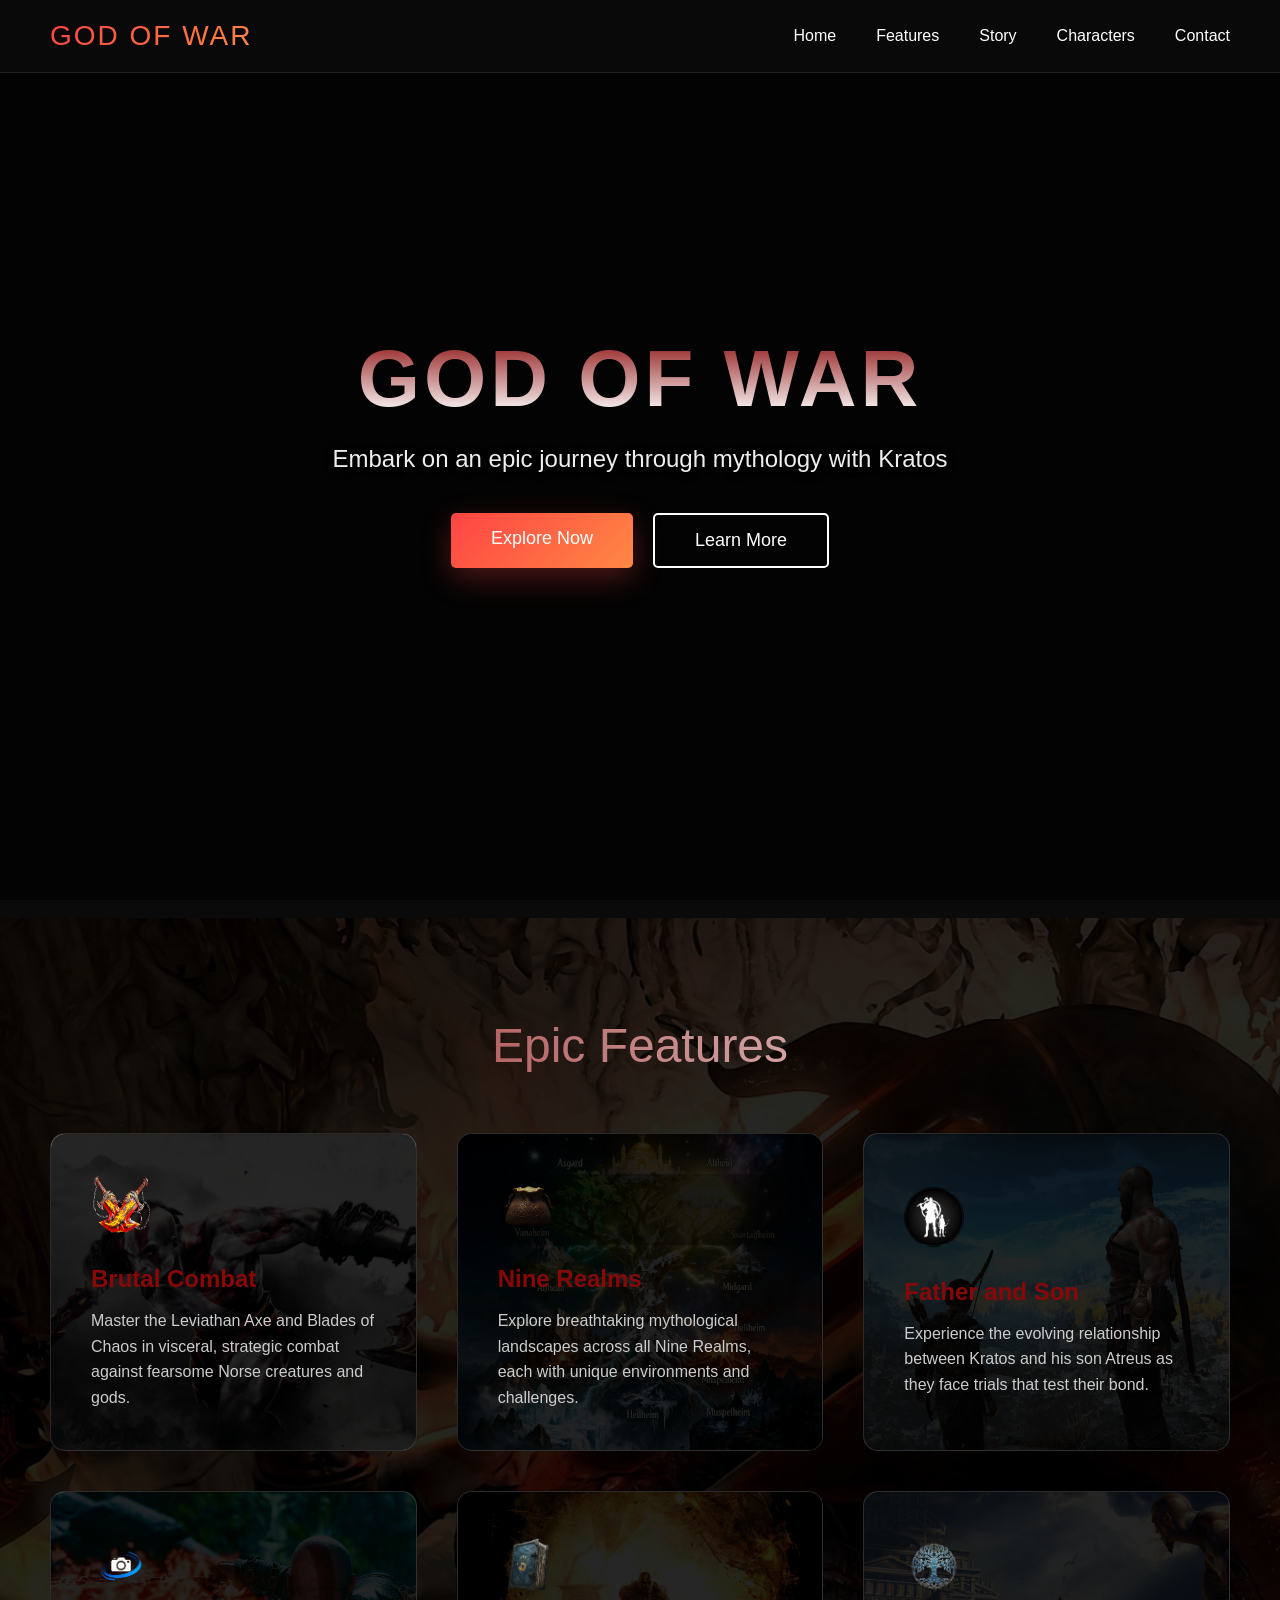
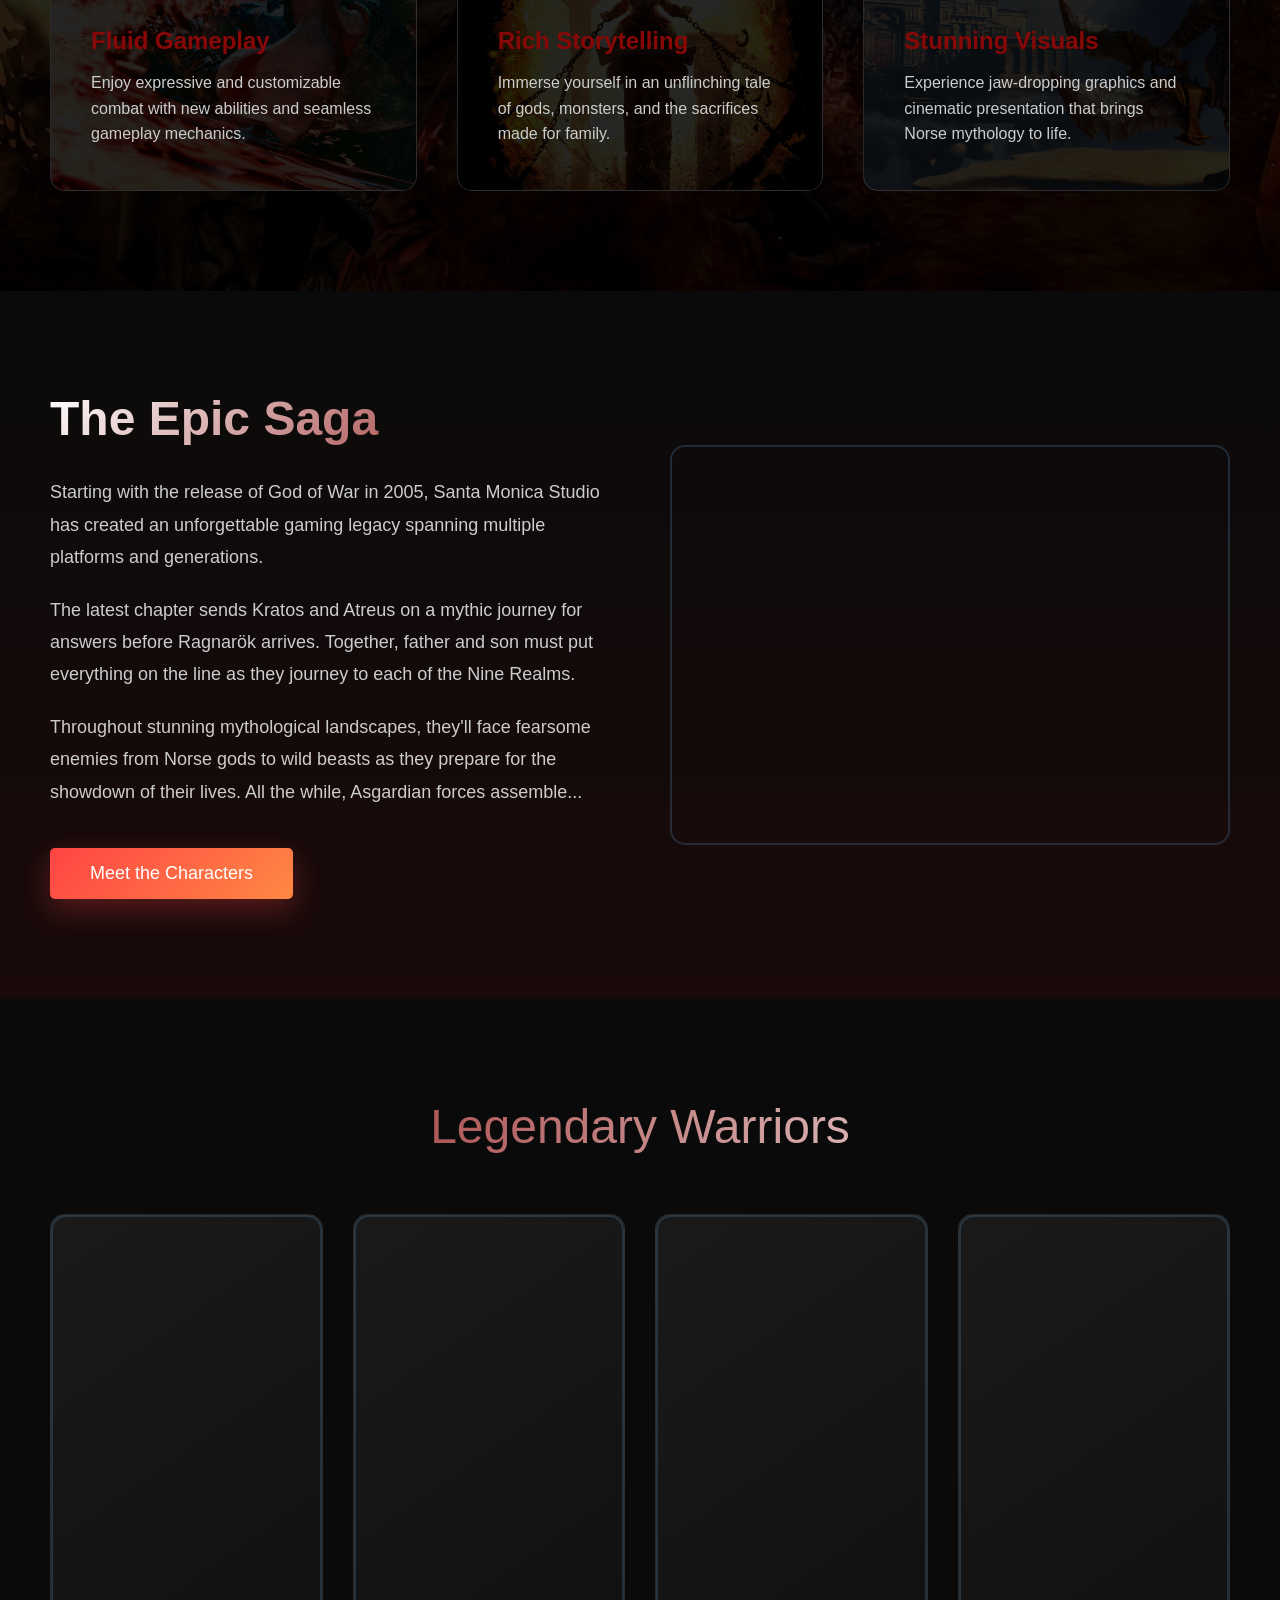
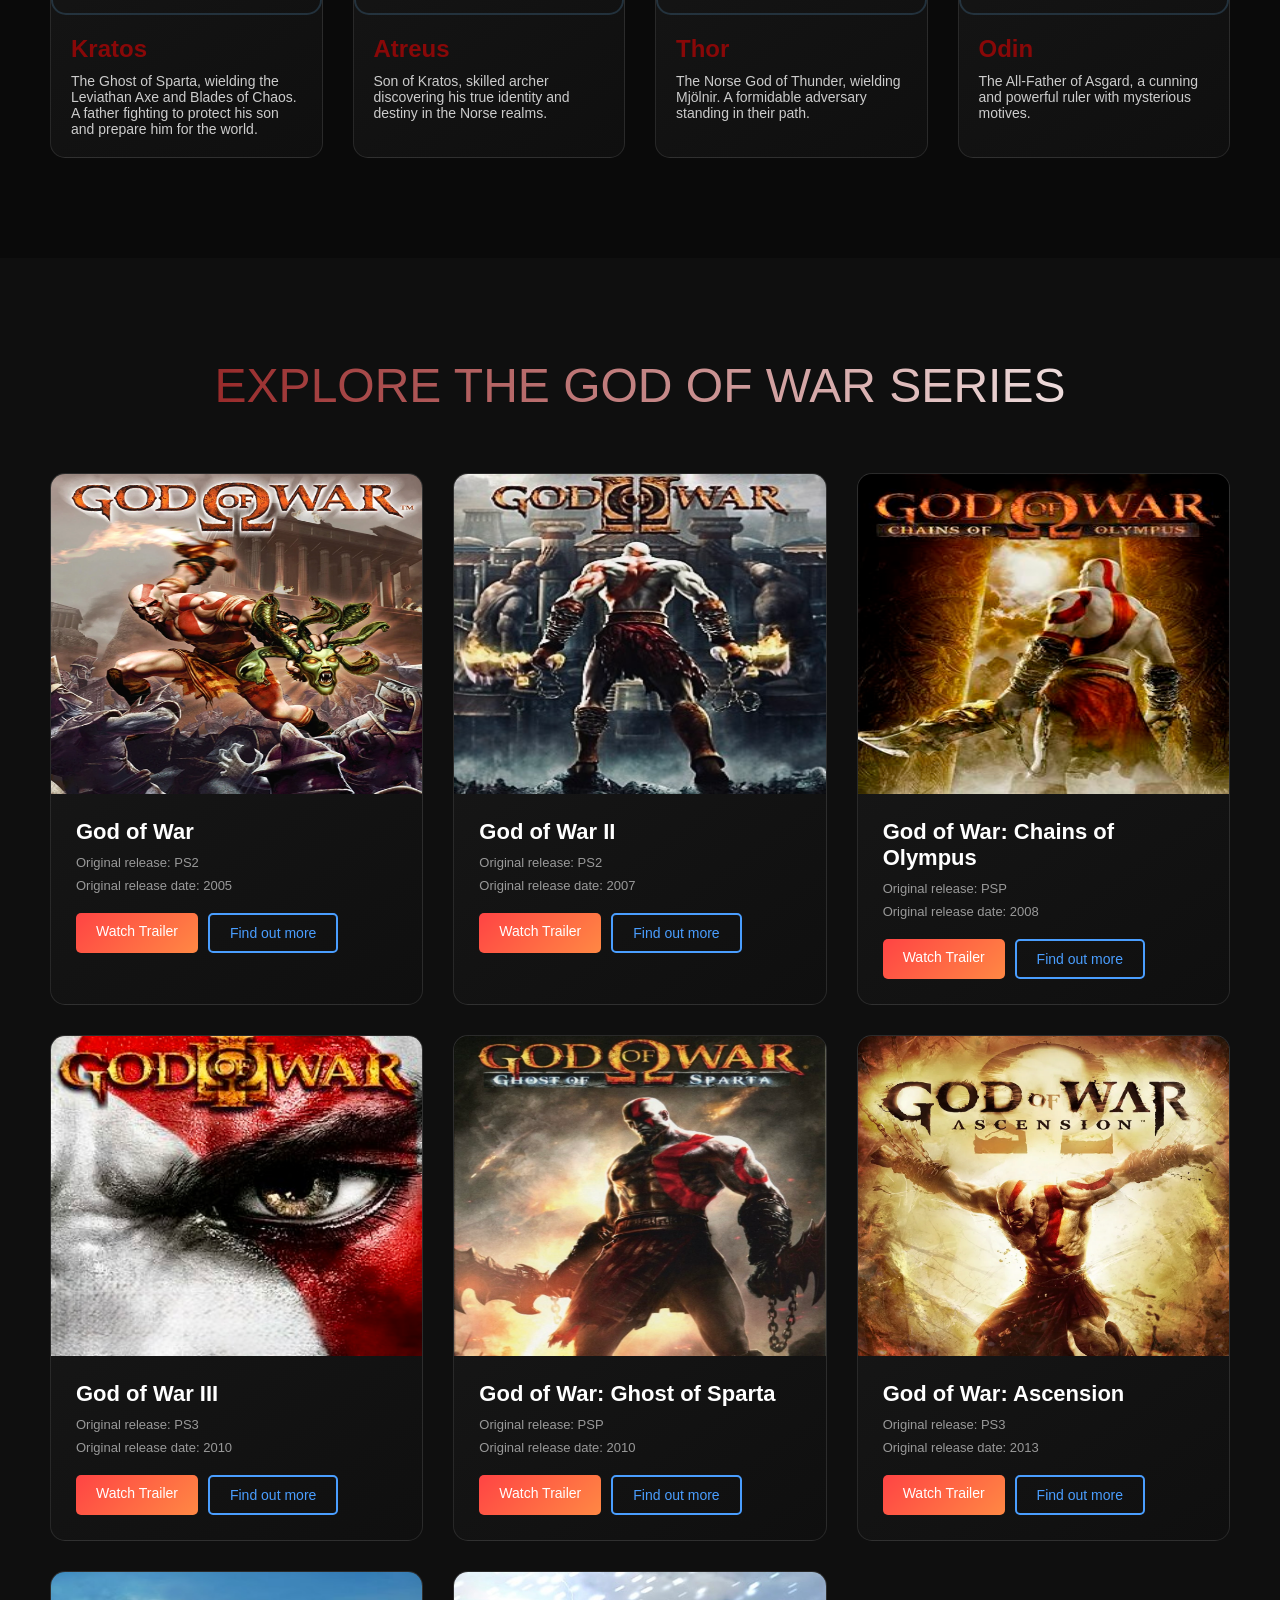
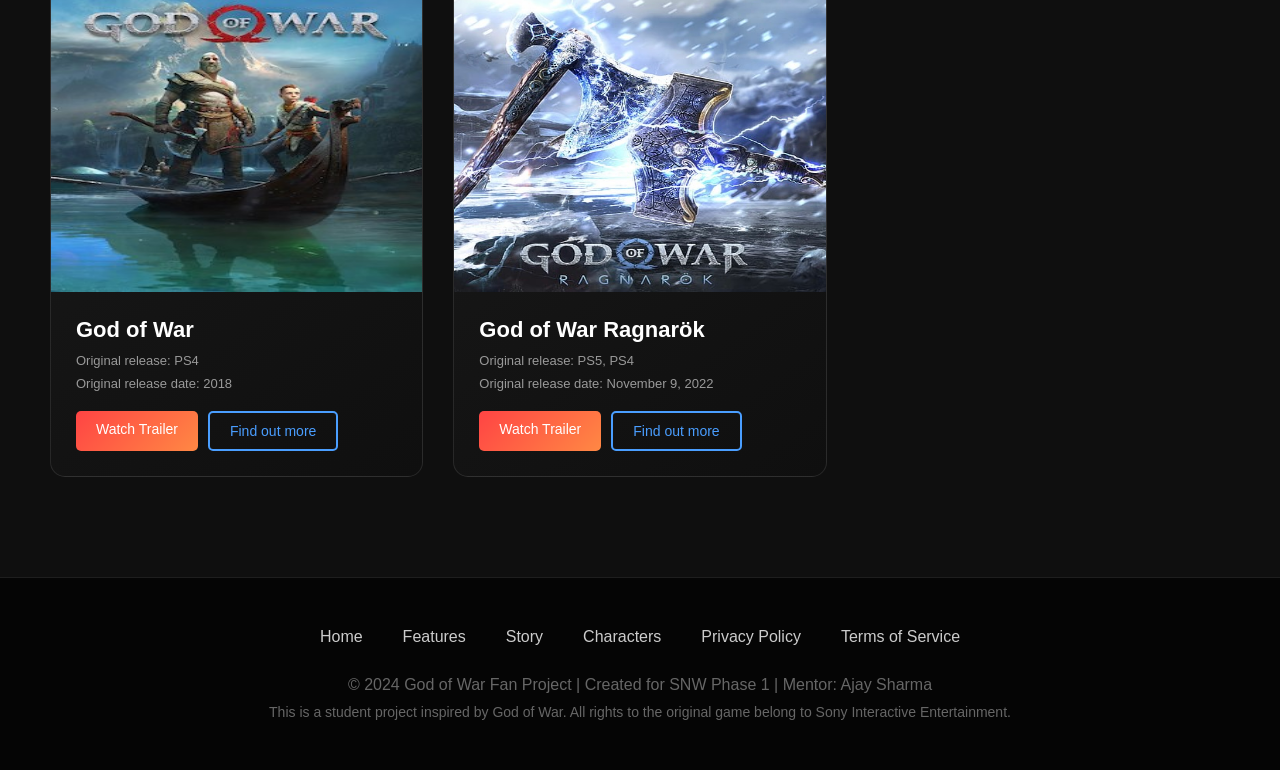
==== index.html @ c47b367b "tetx and hyperlinking trailer" ====
<!DOCTYPE html>
<html lang="en">
<head>
    <meta charset="UTF-8">
    <meta name="viewport" content="width=device-width, initial-scale=1.0">
    <title>God of War - The Epic Saga</title>
    <link href="https://fonts.cdnfonts.com/css/godofwar?styles=31391" rel="stylesheet">
    <style>
        * {
            margin: 0;
            padding: 0;
            box-sizing: border-box;
        }

        body {
            font-family: sans-serif;
            background-color: #0a0a0a;
            color: #fff;
            overflow-x: hidden;
        }

        /* Navigation */
        nav {
            position: fixed;
            top: 0;
            width: 100%;
            background: rgba(10, 10, 10, 0.95);
            backdrop-filter: blur(10px);
            padding: 20px 50px;
            z-index: 1000;
            border-bottom: 1px solid rgba(255, 255, 255, 0.1);
        }

        .nav-container {
            position: relative;
            display: flex;
            justify-content: space-between;
            align-items: center;
            max-width: 1400px;
            margin: 0 auto;
        }

        .logo {
            font-family: 'GodOfWar', sans-serif;
            font-size: 28px;
            font-weight: normal; /* Changed from bold since the font is already bold */
            background: linear-gradient(135deg, #ff4444, #ff8844);
            -webkit-background-clip: text;
            -webkit-text-fill-color: transparent;
            letter-spacing: 2px;
        }

        .nav-links {
            display: flex;
            gap: 40px;
            list-style: none;
        }

        .nav-links a {
            color: #fff;
            text-decoration: none;
            font-size: 16px;
            transition: all 0.3s ease;
            position: relative;
        }

        .nav-links a::after {
            content: '';
            position: absolute;
            bottom: -5px;
            left: 0;
            width: 0;
            height: 2px;
            background: linear-gradient(270deg, #ff4444, #ff8844);
            transition: width 0.3s ease;
        }

        .nav-links a:hover::after {
            width: 100%;
        }

        /* Hero Section */
        .hero {
        position: relative;
        height: 100vh;
        display: flex;
        align-items: center;
        justify-content: center;
        overflow: hidden;
        margin-top: 0;
        padding-top: 0;
        }

        .hero video {
        position: absolute;
        top: 0;
        left: 0;
        width: 100%;
        height: 100%;
        object-fit: cover;
        z-index: -2;
        }

        .hero .overlay {
        position: absolute;
        top: 0;
        left: 0;
        right: 0;
        bottom: 0;
        background: rgba(0,0,0,0.65);
        z-index: -1;
        }

        .hero-content {
            text-align: center;
            z-index: 1;
            max-width: 900px;
            padding: 0 20px;
        }

        .hero-title {
            font-family: 'GodOfWar', sans-serif;
            font-size: 80px;
            font-weight: bold;
            margin-bottom: 20px;
            background: linear-gradient(360deg, #fff 10%, #880808 100%);
            -webkit-background-clip: text;
            -webkit-text-fill-color: transparent;
            animation: slideDown 1s ease-out;
            letter-spacing: 4px;
        }

        @keyframes slideDown {
            from {
                opacity: 0;
                transform: translateY(-50px);
            }
            to {
                opacity: 1;
                transform: translateY(0);
            }
        }

        .hero-subtitle {
        font-size: 24px;
        margin-bottom: 40px;
        color: #eee; /* use white or very light gray */
        text-shadow: 0 2px 10px rgba(0,0,0,0.8);
        }

        @keyframes fadeIn {
            from { opacity: 0; }
            to { opacity: 1; }
        }

        .cta-buttons {
            display: flex;
            gap: 20px;
            justify-content: center;
            animation: slideUp 1.5s ease-out;
        }

        @keyframes slideUp {
            from {
                opacity: 0;
                transform: translateY(50px);
            }
            to {
                opacity: 1;
                transform: translateY(0);
            }
        }

        .btn {
            padding: 15px 40px;
            font-size: 18px;
            border: none;
            border-radius: 5px;
            cursor: pointer;
            transition: all 0.3s ease;
            text-decoration: none;
            display: inline-block;
        }

        .btn-primary {
            background: linear-gradient(135deg, #ff4444, #ff8844);
            color: #fff;
            box-shadow: 0 10px 30px rgba(255, 68, 68, 0.3);
        }

        .btn-primary:hover {
            transform: translateY(-3px);
            box-shadow: 0 15px 40px rgba(255, 68, 68, 0.5);
        }

        .btn-secondary {
            background: transparent;
            color: #fff;
            border: 2px solid #fff;
        }

        .btn-secondary:hover {
            background: #fff;
            color: #0a0a0a;
            transform: translateY(-3px);
        }

        /* Features Section */
        .features {
        position: relative;
        padding: 100px 50px;
        max-width: 1400px;
        margin: 0 auto;
        overflow: hidden;
        }

        .section-title {
            font-family: 'GodOfWar', sans-serif;
            text-align: center;
            font-size: 48px;
            font-weight: normal;
            margin-bottom: 60px;
            background: linear-gradient(270deg, #fff, #880808);
            -webkit-background-clip: text;
            -webkit-text-fill-color: transparent;
        }

        .features .overlay {
        position: absolute;
        top: 0;
        left: 0;
        right: 0;
        bottom: 0;
        background: rgba(0,0,0,0.85);
        z-index: -1;
        }

        .features-bg-img {
        position: absolute;
        top: 0;
        left: 0;
        width: 100%;
        height: 100%;
        object-fit: cover;
        z-index: -2;
        }

        .features-grid {
        display: grid;
        grid-template-columns: repeat(auto-fit, minmax(300px, 1fr));
        gap: 40px;
        }

        .feature-card {
            background: linear-gradient(145deg, #1a1a1a, #0f0f0f);
            padding: 40px;
            border-radius: 15px;
            border: 1px solid rgba(255, 255, 255, 0.1);
            transition: all 0.3s ease;
            position: relative;
            overflow: hidden;
            min-height: 300px;
            display: flex;
            flex-direction: column;
            justify-content: center;
        }

        .feature-card::before {
            content: '';
            position: absolute;
            top: 0;
            left: 0;
            width: 100%;
            height: 100%;
            background-size: cover;
            background-position: center;
            transition: all 0.3s ease;
            z-index: 0;
        }

        .feature-card:nth-child(1)::before {
            background-image: url('Images/kill.jpg');
        }

        .feature-card:nth-child(2)::before {
            background-image: url('Images/nine-realms (2).jpeg');
        }

        .feature-card:nth-child(3)::before {
            background-image: url('Images/kratos and son.jpg');
        }

        .feature-card:nth-child(4)::before {
            background-image: url('Images/kratos.jpg');
        }

        .feature-card:nth-child(5)::before {
            background-image: url('Images/kratos chained.jpg');
        }

        .feature-card:nth-child(6)::before {
            background-image: url('Images/kvisulas.jpg');
            image-rendering: crisp-edges;
        }

        .feature-card::after {
            content: '';
            position: absolute;
            top: 0;
            left: 0;
            width: 100%;
            height: 100%;
            background: rgba(0, 0, 0, 0.85);
            transition: all 0.3s ease;
            z-index: 1;
        }

        .feature-card:hover::after {
            background: rgba(0, 0, 0, 0);
        }

        .feature-card:hover {
            transform: translateY(-10px);
            border-color: rgba(255, 255, 255, 0.5);
            box-shadow: 0 20px 40px rgba(255, 255, 255, 0.2);
        }

        .feature-icon {
            font-size: 48px;
            margin-bottom: 20px;
            position: relative;
            z-index: 2;
            transition: all 0.3s ease;
        }

        .feature-title {
            font-family: 'GodOfWar', sans-serif;
            font-size: 24px;
            margin-bottom: 15px;
            color: #880808;
            position: relative;
            z-index: 2;
            transition: all 0.3s ease;
        }

        .feature-description {
            color: #ccc;
            line-height: 1.6;
            position: relative;
            z-index: 2;
            transition: all 0.3s ease;
        }

        .feature-card:hover .feature-icon,
        .feature-card:hover .feature-title,
        .feature-card:hover .feature-description {
            opacity: 0;
            transform: translateY(-20px);
        }
        /* Story Section */
        .story {
            padding: 100px 50px;
            background: linear-gradient(180deg, #0a0a0a 0%, #1a0a0a 100%);
        }

        .story-container {
            max-width: 1400px;
            margin: 0 auto;
            display: grid;
            grid-template-columns: 1fr 1fr;
            gap: 60px;
            align-items: center;
        }

        .story-content h2 {
            font-family: 'GodOfWar', sans-serif;
            font-size: 48px;
            margin-bottom: 30px;
            background: linear-gradient(135deg, #fff, #880808);
            -webkit-background-clip: text;
            -webkit-text-fill-color: transparent;
        }

        .story-content p {
            font-size: 18px;
            line-height: 1.8;
            color: #ccc;
            margin-bottom: 20px;
        }

        .overview-image {
        width: 100%;
        height: 400px;
        border-radius: 15px;
        overflow: hidden;
        border: 2px solid rgba(74, 124, 158, 0.3);
        position: relative;
        }

        .overview-image video {
            width: 100%;
            height: 100%;
            object-fit: cover;
            position: absolute;
            top: 0;
            left: 0;
        }

        /* Characters Section */
        .characters {
            padding: 100px 50px;
            max-width: 1400px;
            margin: 0 auto;
        }

        .characters-grid {
            display: grid;
            grid-template-columns: repeat(auto-fit, minmax(250px, 1fr));
            gap: 30px;
            margin-top: 60px;
        }

        .character-card {
            background: linear-gradient(145deg, #1a1a1a, #0f0f0f);
            border-radius: 15px;
            overflow: hidden;
            border: 1px solid rgba(255, 255, 255, 0.1);
            transition: all 0.3s ease;
        }

        .character-card:hover {
            transform: scale(1.05);
            border-color: rgba(255, 68, 68, 0.5);
            box-shadow: 0 20px 40px rgba(255, 68, 68, 0.3);
        }

        .character-image {
            width: 100%;
            height: 300px;
            background: linear-gradient(135deg, #3a3a3a, #2a2a2a);
            display: flex;
            align-items: center;
            justify-content: center;
            font-size: 48px;
        }

        .character-info {
            padding: 20px;
        }

        .character-name {
            font-family: 'GodOfWar', sans-serif;
            font-size: 24px;
            margin-bottom: 10px;
            color: #880808;
        }

        .character-description {
            color: #ccc;
            font-size: 14px;
        }

        /* Footer */
        footer {
            background: #050505;
            padding: 50px;
            text-align: center;
            border-top: 1px solid rgba(255, 255, 255, 0.1);
        }

        .footer-content {
            max-width: 1400px;
            margin: 0 auto;
        }

        .footer-links {
            display: flex;
            justify-content: center;
            gap: 40px;
            margin-bottom: 30px;
            flex-wrap: wrap;
        }

        .footer-links a {
            color: #ccc;
            text-decoration: none;
            transition: color 0.3s ease;
        }

        .footer-links a:hover {
            color: #880808;
        }

        .copyright {
            color: #666;
            margin-top: 30px;
        }

        /* Game Series Section */
        .game-series {
            padding: 100px 50px;
            background: #0f0f0f;
            max-width: 1600px;
            margin: 0 auto;
        }

        .games-grid {
            display: grid;
            grid-template-columns: repeat(auto-fit, minmax(280px, 1fr));
            gap: 30px;
            margin-top: 60px;
        }

        .game-card {
            background: linear-gradient(145deg, #1a1a1a, #0f0f0f);
            border-radius: 15px;
            overflow: hidden;
            border: 1px solid rgba(255, 255, 255, 0.1);
            transition: all 0.3s ease;
        }

        .game-card:hover {
            transform: translateY(-10px);
            border-color: rgba(255, 68, 68, 0.5);
            box-shadow: 0 20px 40px rgba(255, 68, 68, 0.3);
        }

        .game-image {
            width: 100%;
            height: 320px;
            display: flex;
            align-items: center;
            justify-content: center;
            position: relative;
            overflow: hidden;
        }

        .game-logo {
            font-family: 'Gods of War', sans-serif;
            font-size: 32px;
            font-weight: normal;
            color: #fff;
            text-align: center;
            text-shadow: 2px 2px 8px rgba(0, 0, 0, 0.8);
            letter-spacing: 2px;
            padding: 20px;
            z-index: 1;
        }

        .game-info {
            padding: 25px;
        }

        .game-title {
            font-family: 'GodOfWar', sans-serif;
            font-size: 22px;
            margin-bottom: 10px;
            color: #fff;
        }

        .game-platform,
        .game-date {
            font-size: 13px;
            color: #999;
            margin-bottom: 8px;
        }

        .game-buttons {
            display: flex;
            gap: 10px;
            margin-top: 20px;
            flex-wrap: wrap;
        }

        .btn-game {
            padding: 10px 20px;
            font-size: 14px;
            border-radius: 5px;
            text-decoration: none;
            transition: all 0.3s ease;
            display: inline-block;
            border: none;
            cursor: pointer;
        }

        .btn-buy {
            background: linear-gradient(135deg, #ff4444, #ff8844);
            color: #fff;
        }

        .btn-buy:hover {
            transform: translateY(-2px);
            box-shadow: 0 8px 20px rgba(255, 68, 68, 0.4);
        }

        .btn-info {
            background: transparent;
            color: #4a9eff;
            border: 2px solid #4a9eff;
        }

        .btn-info:hover {
            background: #4a9eff;
            color: #fff;
            transform: translateY(-2px);
        }

        /* Responsive */
        @media (max-width: 768px) {
            .hero-title {
                font-size: 48px;
            }

            .nav-links {
                gap: 20px;
            }

            .story-container {
                grid-template-columns: 1fr;
            }

            .cta-buttons {
                flex-direction: column;
                align-items: center;
            }

            nav {
                padding: 20px;
            }

            .features, .story, .characters {
                padding: 60px 20px;
            }

            .game-series {
                padding: 60px 20px;
            }

            .games-grid {
                grid-template-columns: 1fr;
            }
        }
    </style>
</head>
<body>
    <nav>
        <div class="nav-container">
            <div class="logo">GOD OF WAR</div>
            <ul class="nav-links">
                <li><a href="#home">Home</a></li>
                <li><a href="#features">Features</a></li>
                <li><a href="#story">Story</a></li>
                <li><a href="#characters">Characters</a></li>
                <li><a href="#contact">Contact</a></li>
            </ul>
        </div>
    </nav>

    <section class="hero" id="home">
    <video autoplay muted loop playsinline aria-hidden="true">
        <source src="https://motionbgs.com/media/2828/ice-and-fire-god-of-war.960x540.mp4" type="video/mp4">
    </video>
    <div class="overlay"></div>
    <div class="hero-content">
        <h1 class="hero-title">GOD OF WAR</h1>
        <p class="hero-subtitle">Embark on an epic journey through mythology with Kratos</p>
        <div class="cta-buttons">
        <a href="#features" class="btn btn-primary">Explore Now</a>
        <a href="#story" class="btn btn-secondary">Learn More</a>
        </div>
    </div>
    </section>
    <br>
    <section id="features" class="features">
    <img src="Images/kratos2.jpg" class="features-bg-img">
    <div class="overlay"></div>
    <h2 class="section-title">Epic Features</h2>
    <div class="features-grid">
        <div class="feature-card">
            <div class="feature-icon"><img src="Images/god-of-war-website.png" width="60px" height="60px" alt=""></div>
            <h3 class="feature-title">Brutal Combat</h3>
            <p class="feature-description">Master the Leviathan Axe and Blades of Chaos in visceral, strategic combat against fearsome Norse creatures and gods.</p>
            </div>
            <div class="feature-card">
                <div class="feature-icon"><img src="Images/ashes.png" width="60px" height="60px" alt="">
                    <div style="position: absolute; top: 0; left: 0; width: 100%; height: 100%; background: rgba(0,0,0,0.3);"></div>
                </div>
                <h3 class="feature-title">Nine Realms</h3>
                <p class="feature-description">Explore breathtaking mythological landscapes across all Nine Realms, each with unique environments and challenges.</p>
            </div>
            <div class="feature-card">
                <div class="feature-icon"><img src="Images/fathersonicon.png" width="60px" height="60px" alt=""></div>
                <h3 class="feature-title">Father and Son</h3>
                <p class="feature-description">Experience the evolving relationship between Kratos and his son Atreus as they face trials that test their bond.</p>
            </div>
            <div class="feature-card">
                <div class="feature-icon"><img src="Images/singleshotcam.png" width="60px" height="60px" alt=""></div>
                <h3 class="feature-title">Fluid Gameplay</h3>
                <p class="feature-description">Enjoy expressive and customizable combat with new abilities and seamless gameplay mechanics.</p>
            </div>
            <div class="feature-card">
                <div class="feature-icon"><img src="Images/journal.png" width="60px" height="60px" alt=""></div>
                <h3 class="feature-title">Rich Storytelling</h3>
                <p class="feature-description">Immerse yourself in an unflinching tale of gods, monsters, and the sacrifices made for family.</p>
            </div>
            <div class="feature-card">
                <div class="feature-icon"><img src="Images/visuals.png" width="60px" height="60px" alt=""></div>
                <h3 class="feature-title">Stunning Visuals</h3>
                <p class="feature-description">Experience jaw-dropping graphics and cinematic presentation that brings Norse mythology to life.</p>
            </div>
        </div>
    </section>

    <section id="story" class="story">
        <div class="story-container">
            <div class="story-content">
                <h2>The Epic Saga</h2>
                <p>Starting with the release of God of War in 2005, Santa Monica Studio has created an unforgettable gaming legacy spanning multiple platforms and generations.</p>
                <p>The latest chapter sends Kratos and Atreus on a mythic journey for answers before Ragnarök arrives. Together, father and son must put everything on the line as they journey to each of the Nine Realms.</p>
                <p>Throughout stunning mythological landscapes, they'll face fearsome enemies from Norse gods to wild beasts as they prepare for the showdown of their lives. All the while, Asgardian forces assemble...</p>
                <a href="#characters" class="btn btn-primary" style="margin-top: 20px;">Meet the Characters</a>
            </div>
            <div class="overview-image">
                <video autoplay muted loop playsinline>
                <source src="https://motionbgs.com/media/2107/god-of-war.960x540.mp4" type="video/mp4">
                </video>
            </div>
        </div>
    </section>

    <section id="characters" class="characters">
        <h2 class="section-title">Legendary Warriors</h2>
        <div class="characters-grid">
            <div class="character-card">
                <div class="overview-image">
                    <video autoplay muted loop playsinline>
                    <source src="https://motionbgs.com/media/2839/kratos-battle-for-olympus.960x540.mp4" type="video/mp4">
                    </video>
                </div>
                <div class="character-info">
                    <h3 class="character-name">Kratos</h3>
                    <p class="character-description">The Ghost of Sparta, wielding the Leviathan Axe and Blades of Chaos. A father fighting to protect his son and prepare him for the world.</p>
                </div>
            </div>
            <div class="character-card">
                <div class="overview-image">
                    <video autoplay muted loop playsinline>
                    <source src="https://motionbgs.com/media/2108/kratos-and-atreus-god-of-war.960x540.mp4" type="video/mp4">
                    </video>
                </div>
                <div class="character-info">
                    <h3 class="character-name">Atreus</h3>
                    <p class="character-description">Son of Kratos, skilled archer discovering his true identity and destiny in the Norse realms.</p>
                </div>
            </div>
            <div class="character-card">
                <div class="overview-image">
                    <video autoplay muted loop playsinline>
                    <source src="Vids/Thor 1.mp4" type="video/mp4">
                    </video>
                </div>
                <div class="character-info">
                    <h3 class="character-name">Thor</h3>
                    <p class="character-description">The Norse God of Thunder, wielding Mjölnir. A formidable adversary standing in their path.</p>
                </div>
            </div>
            <div class="character-card">
                <div class="overview-image">
                    <video autoplay muted loop playsinline>
                    <source src="Vids/Odin.mp4" type="video/mp4">
                    </video>
                </div>
                <div class="character-info">
                    <h3 class="character-name">Odin</h3>
                    <p class="character-description">The All-Father of Asgard, a cunning and powerful ruler with mysterious motives.</p>
                </div>
            </div>
        </div>
    </section>

    <section class="game-series">
        <h2 class="section-title">EXPLORE THE GOD OF WAR SERIES</h2>
        <div class="games-grid">
            <div class="game-card">
                <div class="game-image"><img src="Images/God_of_War_1.jpg" width=100% height=100% alt="">
                </div>
                <div class="game-info">
                    <h3 class="game-title">God of War</h3>
                    <p class="game-platform">Original release: PS2</p>
                    <p class="game-date">Original release date: 2005</p>
                    <div class="game-buttons">
                        <a href="https://youtu.be/jZkX3LJDeYQ" class="btn-game btn-buy">Watch Trailer</a>
                        <a href="gow-original-page.html" class="btn-game btn-info">Find out more</a>
                    </div>
                </div>
            </div>

            <div class="game-card">
                <div class="game-image"><img src="Images/God_of_War_2.jpg" width=100% height=100% alt="">
                </div>
                <div class="game-info">
                    <h3 class="game-title">God of War II</h3>
                    <p class="game-platform">Original release: PS2</p>
                    <p class="game-date">Original release date: 2007</p>
                    <div class="game-buttons">
                        <a href="https://youtu.be/oe0OmX9hINA" class="btn-game btn-buy">Watch Trailer</a>
                        <a href="gow-2-page.html" class="btn-game btn-info">Find out more</a>
                    </div>
                </div>
            </div>

            <div class="game-card">
                <div class="game-image"><img src="Images/God_of_War_Chains_of_Olympus.jpg" width=100% height=100% alt="">
                </div>
                <div class="game-info">
                    <h3 class="game-title">God of War: Chains of Olympus</h3>
                    <p class="game-platform">Original release: PSP</p>
                    <p class="game-date">Original release date: 2008</p>
                    <div class="game-buttons">
                        <a href="https://youtu.be/IA-VsrdHmdA" class="btn-game btn-buy">Watch Trailer</a>
                        <a href="gow-chains-page.html" class="btn-game btn-info">Find out more</a>
                    </div>
                </div>
            </div>

            <div class="game-card">
                <div class="game-image"><img src="Images/God_of_War_3.jpg" width=100% height=100% alt="">
                </div>
                <div class="game-info">
                    <h3 class="game-title">God of War III</h3>
                    <p class="game-platform">Original release: PS3</p>
                    <p class="game-date">Original release date: 2010</p>
                    <div class="game-buttons">
                        <a href="https://youtu.be/sGP6PZJMHvc" class="btn-game btn-buy">Watch Trailer</a>
                        <a href="gow-3-page.html" class="btn-game btn-info">Find out more</a>
                    </div>
                </div>
            </div>

            <div class="game-card">
                <div class="game-image"><img src="Images/gowsparta.jpg" width=100% height=100% alt="">
                </div>
                <div class="game-info">
                    <h3 class="game-title">God of War: Ghost of Sparta</h3>
                    <p class="game-platform">Original release: PSP</p>
                    <p class="game-date">Original release date: 2010</p>
                    <div class="game-buttons">
                        <a href="https://youtu.be/bDN3aUzyctY" class="btn-game btn-buy">Watch Trailer</a>
                        <a href="gow-ghost-sparta-page.html" class="btn-game btn-info">Find out more</a>
                    </div>
                </div>
            </div>

            <div class="game-card">
                <div class="game-image"><img src="Images/god-of-war-ascension.webp" width=100% height=100% alt="">
                </div>
                <div class="game-info">
                    <h3 class="game-title">God of War: Ascension</h3>
                    <p class="game-platform">Original release: PS3</p>
                    <p class="game-date">Original release date: 2013</p>
                    <div class="game-buttons">
                        <a href="https://youtu.be/VJMK8oFY1rA" class="btn-game btn-buy">Watch Trailer</a>
                        <a href="gow-ascension-page.html" class="btn-game btn-info">Find out more</a>
                    </div>
                </div>
            </div>

            <div class="game-card">
                <div class="game-image"><img src="Images/God_of_War.jpg" width=100% height=100% alt="">
                </div>
                <div class="game-info">
                    <h3 class="game-title">God of War</h3>
                    <p class="game-platform">Original release: PS4</p>
                    <p class="game-date">Original release date: 2018</p>
                    <div class="game-buttons">
                        <a href="https://youtu.be/gOE2BVRCUkM" class="btn-game btn-buy">Watch Trailer</a>
                        <a href="gow-2018-page.html" class="btn-game btn-info">Find out more</a>
                    </div>
                </div>
            </div>

            <div class="game-card">
                <div class="game-image"><img src="Images/God of War Ragnarök.jpg" width=100% height=100% alt="">
                </div>
                <div class="game-info">
                    <h3 class="game-title">God of War Ragnarök</h3>
                    <p class="game-platform">Original release: PS5, PS4</p>
                    <p class="game-date">Original release date: November 9, 2022</p>
                    <div class="game-buttons">
                        <a href="https://youtu.be/EE-4GvjKcfs" class="btn-game btn-buy">Watch Trailer</a>
                        <a href="gow-ragnarok-page.html" class="btn-game btn-info">Find out more</a>
                    </div>
                </div>
            </div>
        </div>
    </section>

    <footer id="contact">
        <div class="footer-content">
            <div class="footer-links">
                <a href="#home">Home</a>
                <a href="#features">Features</a>
                <a href="#story">Story</a>
                <a href="#characters">Characters</a>
                <a href="#">Privacy Policy</a>
                <a href="#">Terms of Service</a>
            </div>
            <p class="copyright">© 2024 God of War Fan Project | Created for SNW Phase 1 | Mentor: Ajay Sharma</p>
            <p class="copyright" style="margin-top: 10px; font-size: 14px;">This is a student project inspired by God of War. All rights to the original game belong to Sony Interactive Entertainment.</p>
        </div>
    </footer>
</body>
</html>
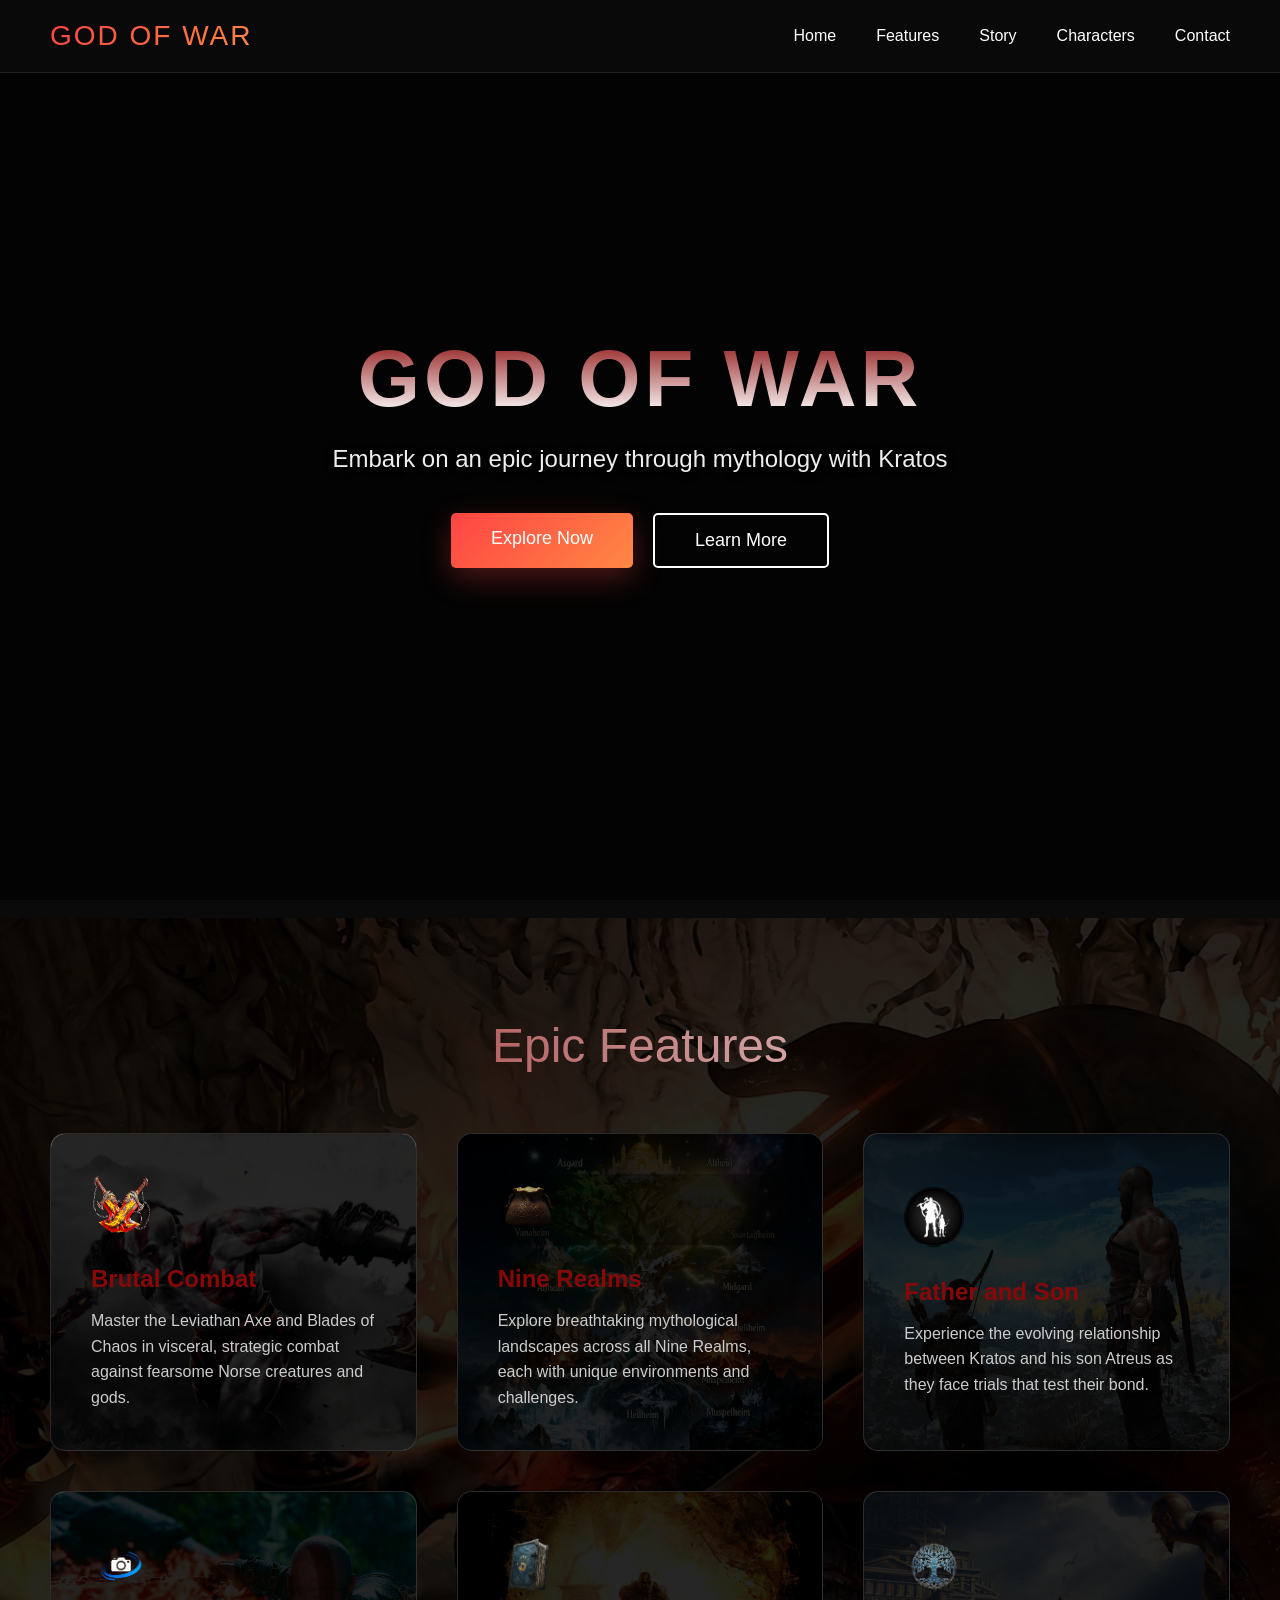
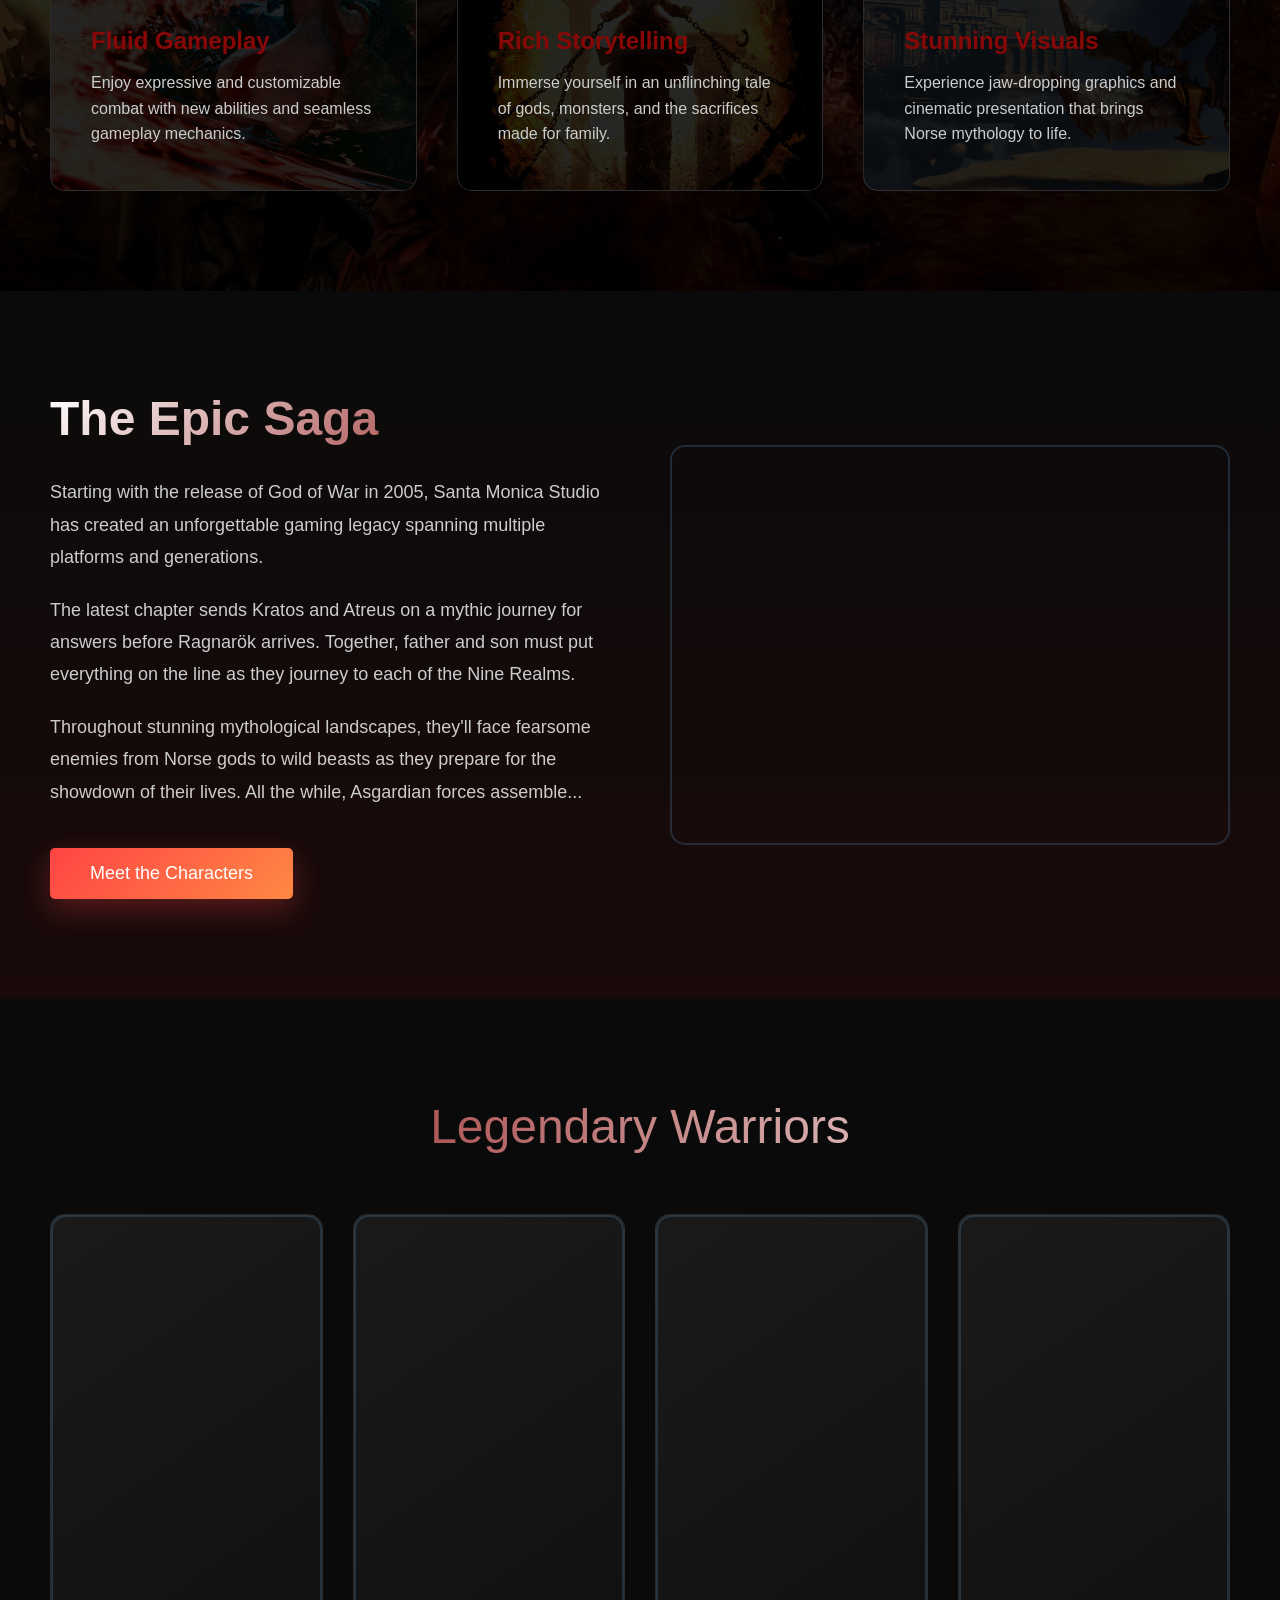
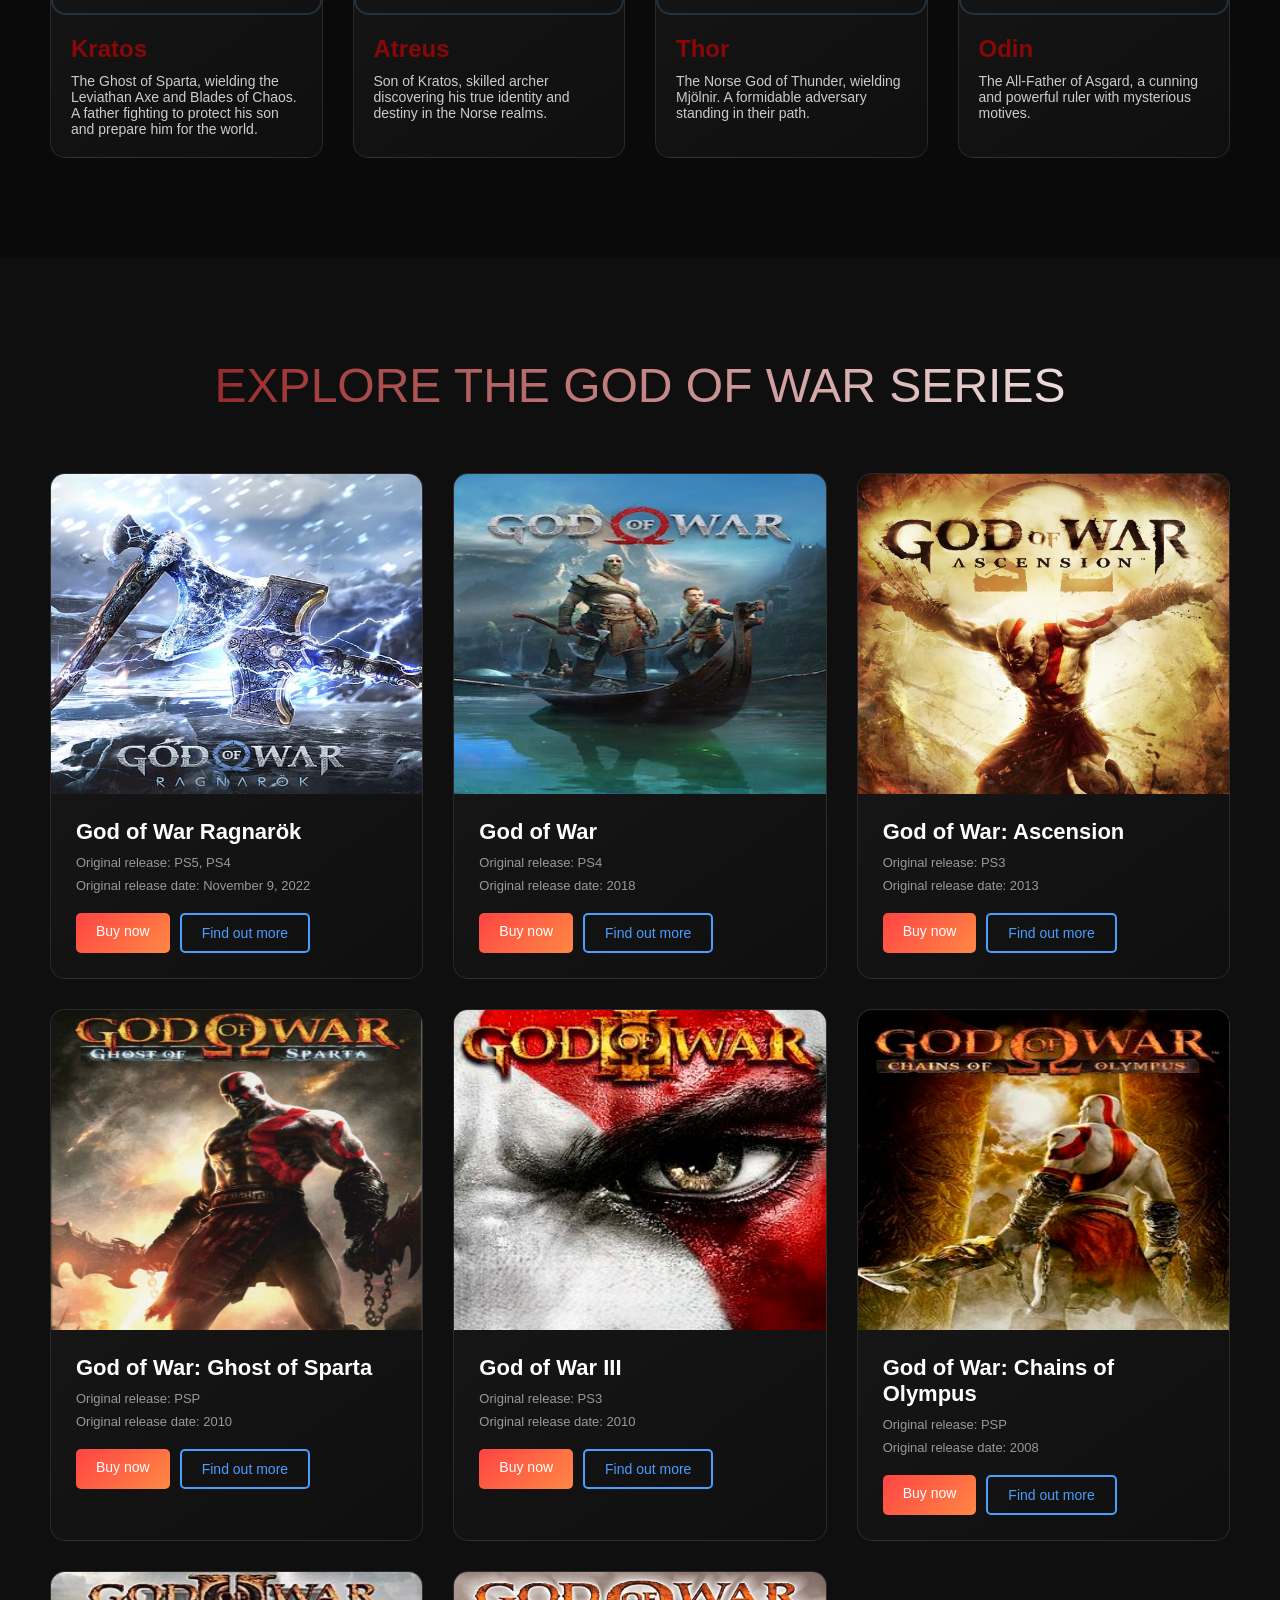
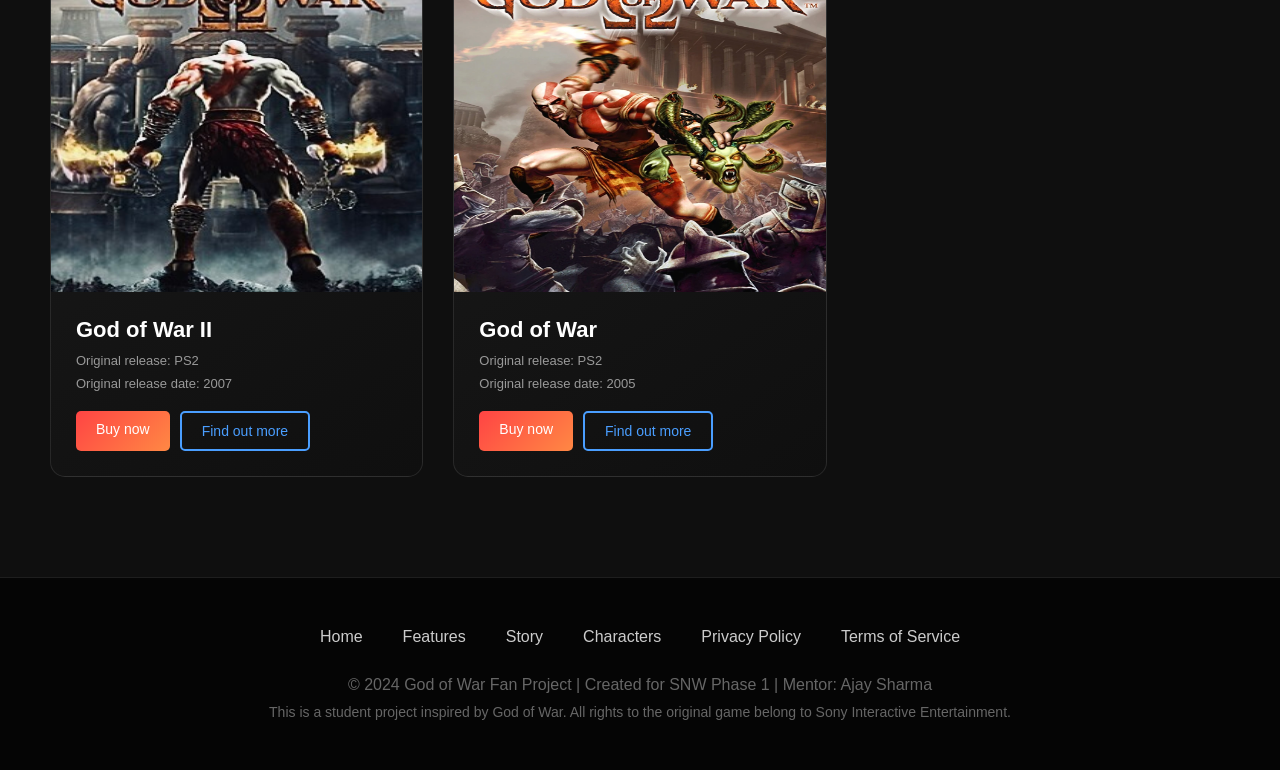
==== commit c4e777c7: "games index" ====
--- a/index.html
+++ b/index.html
@@ -782,6 +782,104 @@
         <h2 class="section-title">EXPLORE THE GOD OF WAR SERIES</h2>
         <div class="games-grid">
             <div class="game-card">
+                <div class="game-image"><img src="Images/God of War Ragnarök.jpg" width=100% height=100% alt="">
+                </div>
+                <div class="game-info">
+                    <h3 class="game-title">God of War Ragnarök</h3>
+                    <p class="game-platform">Original release: PS5, PS4</p>
+                    <p class="game-date">Original release date: November 9, 2022</p>
+                    <div class="game-buttons">
+                        <a href="https://youtu.be/EE-4GvjKcfs" class="btn-game btn-buy">Buy now</a>
+                        <a href="gow-ragnarok-page.html" class="btn-game btn-info">Find out more</a>
+                    </div>
+                </div>
+            </div>
+
+            <div class="game-card">
+                <div class="game-image"><img src="Images/God_of_War.jpg" width=100% height=100% alt="">
+                </div>
+                <div class="game-info">
+                    <h3 class="game-title">God of War</h3>
+                    <p class="game-platform">Original release: PS4</p>
+                    <p class="game-date">Original release date: 2018</p>
+                    <div class="game-buttons">
+                        <a href="https://youtu.be/gOE2BVRCUkM" class="btn-game btn-buy">Buy now</a>
+                        <a href="gow-2018-page.html" class="btn-game btn-info">Find out more</a>
+                    </div>
+                </div>
+            </div>
+
+            <div class="game-card">
+                <div class="game-image"><img src="Images/god-of-war-ascension.webp" width=100% height=100% alt="">
+                </div>
+                <div class="game-info">
+                    <h3 class="game-title">God of War: Ascension</h3>
+                    <p class="game-platform">Original release: PS3</p>
+                    <p class="game-date">Original release date: 2013</p>
+                    <div class="game-buttons">
+                        <a href="https://youtu.be/VJMK8oFY1rA" class="btn-game btn-buy">Buy now</a>
+                        <a href="gow-ascension-page.html" class="btn-game btn-info">Find out more</a>
+                    </div>
+                </div>
+            </div>
+
+            <div class="game-card">
+                <div class="game-image"><img src="Images/gowsparta.jpg" width=100% height=100% alt="">
+                </div>
+                <div class="game-info">
+                    <h3 class="game-title">God of War: Ghost of Sparta</h3>
+                    <p class="game-platform">Original release: PSP</p>
+                    <p class="game-date">Original release date: 2010</p>
+                    <div class="game-buttons">
+                        <a href="https://youtu.be/bDN3aUzyctY" class="btn-game btn-buy">Buy now</a>
+                        <a href="gow-ghost-sparta-page.html" class="btn-game btn-info">Find out more</a>
+                    </div>
+                </div>
+            </div>
+
+            <div class="game-card">
+                <div class="game-image"><img src="Images/God_of_War_3.jpg" width=100% height=100% alt="">
+                </div>
+                <div class="game-info">
+                    <h3 class="game-title">God of War III</h3>
+                    <p class="game-platform">Original release: PS3</p>
+                    <p class="game-date">Original release date: 2010</p>
+                    <div class="game-buttons">
+                        <a href="https://youtu.be/sGP6PZJMHvc" class="btn-game btn-buy">Buy now</a>
+                        <a href="gow-3-page.html" class="btn-game btn-info">Find out more</a>
+                    </div>
+                </div>
+            </div>
+
+            <div class="game-card">
+                <div class="game-image"><img src="Images/God_of_War_Chains_of_Olympus.jpg" width=100% height=100% alt="">
+                </div>
+                <div class="game-info">
+                    <h3 class="game-title">God of War: Chains of Olympus</h3>
+                    <p class="game-platform">Original release: PSP</p>
+                    <p class="game-date">Original release date: 2008</p>
+                    <div class="game-buttons">
+                        <a href="https://youtu.be/IA-VsrdHmdA" class="btn-game btn-buy">Buy now</a>
+                        <a href="gow-chains-page.html" class="btn-game btn-info">Find out more</a>
+                    </div>
+                </div>
+            </div>
+
+            <div class="game-card">
+                <div class="game-image"><img src="Images/God_of_War_2.jpg" width=100% height=100% alt="">
+                </div>
+                <div class="game-info">
+                    <h3 class="game-title">God of War II</h3>
+                    <p class="game-platform">Original release: PS2</p>
+                    <p class="game-date">Original release date: 2007</p>
+                    <div class="game-buttons">
+                        <a href="https://youtu.be/oe0OmX9hINA" class="btn-game btn-buy">Buy now</a>
+                        <a href="gow-2-page.html" class="btn-game btn-info">Find out more</a>
+                    </div>
+                </div>
+            </div>
+
+            <div class="game-card">
                 <div class="game-image"><img src="Images/God_of_War_1.jpg" width=100% height=100% alt="">
                 </div>
                 <div class="game-info">
@@ -789,106 +887,8 @@
                     <p class="game-platform">Original release: PS2</p>
                     <p class="game-date">Original release date: 2005</p>
                     <div class="game-buttons">
-                        <a href="https://youtu.be/jZkX3LJDeYQ" class="btn-game btn-buy">Watch Trailer</a>
+                        <a href="https://youtu.be/jZkX3LJDeYQ" class="btn-game btn-buy">Buy now</a>
                         <a href="gow-original-page.html" class="btn-game btn-info">Find out more</a>
-                    </div>
-                </div>
-            </div>
-
-            <div class="game-card">
-                <div class="game-image"><img src="Images/God_of_War_2.jpg" width=100% height=100% alt="">
-                </div>
-                <div class="game-info">
-                    <h3 class="game-title">God of War II</h3>
-                    <p class="game-platform">Original release: PS2</p>
-                    <p class="game-date">Original release date: 2007</p>
-                    <div class="game-buttons">
-                        <a href="https://youtu.be/oe0OmX9hINA" class="btn-game btn-buy">Watch Trailer</a>
-                        <a href="gow-2-page.html" class="btn-game btn-info">Find out more</a>
-                    </div>
-                </div>
-            </div>
-
-            <div class="game-card">
-                <div class="game-image"><img src="Images/God_of_War_Chains_of_Olympus.jpg" width=100% height=100% alt="">
-                </div>
-                <div class="game-info">
-                    <h3 class="game-title">God of War: Chains of Olympus</h3>
-                    <p class="game-platform">Original release: PSP</p>
-                    <p class="game-date">Original release date: 2008</p>
-                    <div class="game-buttons">
-                        <a href="https://youtu.be/IA-VsrdHmdA" class="btn-game btn-buy">Watch Trailer</a>
-                        <a href="gow-chains-page.html" class="btn-game btn-info">Find out more</a>
-                    </div>
-                </div>
-            </div>
-
-            <div class="game-card">
-                <div class="game-image"><img src="Images/God_of_War_3.jpg" width=100% height=100% alt="">
-                </div>
-                <div class="game-info">
-                    <h3 class="game-title">God of War III</h3>
-                    <p class="game-platform">Original release: PS3</p>
-                    <p class="game-date">Original release date: 2010</p>
-                    <div class="game-buttons">
-                        <a href="https://youtu.be/sGP6PZJMHvc" class="btn-game btn-buy">Watch Trailer</a>
-                        <a href="gow-3-page.html" class="btn-game btn-info">Find out more</a>
-                    </div>
-                </div>
-            </div>
-
-            <div class="game-card">
-                <div class="game-image"><img src="Images/gowsparta.jpg" width=100% height=100% alt="">
-                </div>
-                <div class="game-info">
-                    <h3 class="game-title">God of War: Ghost of Sparta</h3>
-                    <p class="game-platform">Original release: PSP</p>
-                    <p class="game-date">Original release date: 2010</p>
-                    <div class="game-buttons">
-                        <a href="https://youtu.be/bDN3aUzyctY" class="btn-game btn-buy">Watch Trailer</a>
-                        <a href="gow-ghost-sparta-page.html" class="btn-game btn-info">Find out more</a>
-                    </div>
-                </div>
-            </div>
-
-            <div class="game-card">
-                <div class="game-image"><img src="Images/god-of-war-ascension.webp" width=100% height=100% alt="">
-                </div>
-                <div class="game-info">
-                    <h3 class="game-title">God of War: Ascension</h3>
-                    <p class="game-platform">Original release: PS3</p>
-                    <p class="game-date">Original release date: 2013</p>
-                    <div class="game-buttons">
-                        <a href="https://youtu.be/VJMK8oFY1rA" class="btn-game btn-buy">Watch Trailer</a>
-                        <a href="gow-ascension-page.html" class="btn-game btn-info">Find out more</a>
-                    </div>
-                </div>
-            </div>
-
-            <div class="game-card">
-                <div class="game-image"><img src="Images/God_of_War.jpg" width=100% height=100% alt="">
-                </div>
-                <div class="game-info">
-                    <h3 class="game-title">God of War</h3>
-                    <p class="game-platform">Original release: PS4</p>
-                    <p class="game-date">Original release date: 2018</p>
-                    <div class="game-buttons">
-                        <a href="https://youtu.be/gOE2BVRCUkM" class="btn-game btn-buy">Watch Trailer</a>
-                        <a href="gow-2018-page.html" class="btn-game btn-info">Find out more</a>
-                    </div>
-                </div>
-            </div>
-
-            <div class="game-card">
-                <div class="game-image"><img src="Images/God of War Ragnarök.jpg" width=100% height=100% alt="">
-                </div>
-                <div class="game-info">
-                    <h3 class="game-title">God of War Ragnarök</h3>
-                    <p class="game-platform">Original release: PS5, PS4</p>
-                    <p class="game-date">Original release date: November 9, 2022</p>
-                    <div class="game-buttons">
-                        <a href="https://youtu.be/EE-4GvjKcfs" class="btn-game btn-buy">Watch Trailer</a>
-                        <a href="gow-ragnarok-page.html" class="btn-game btn-info">Find out more</a>
                     </div>
                 </div>
             </div>
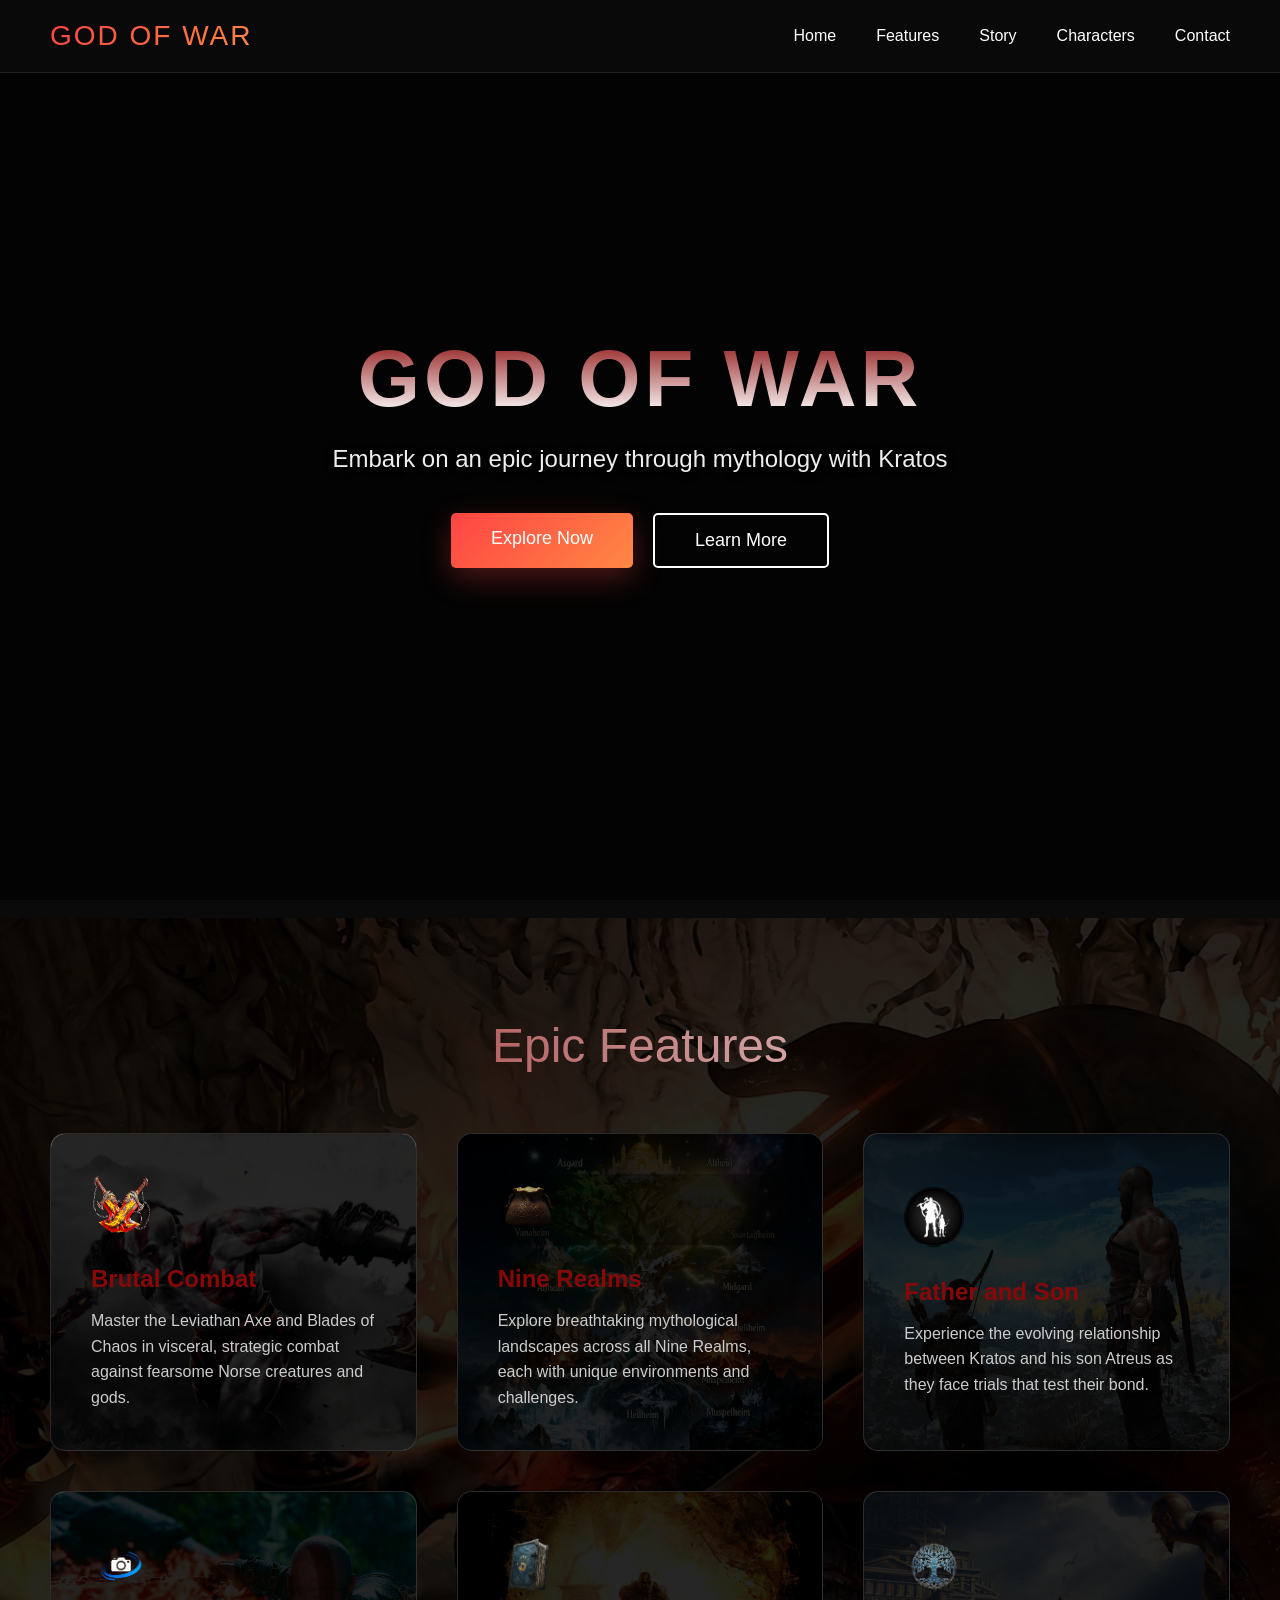
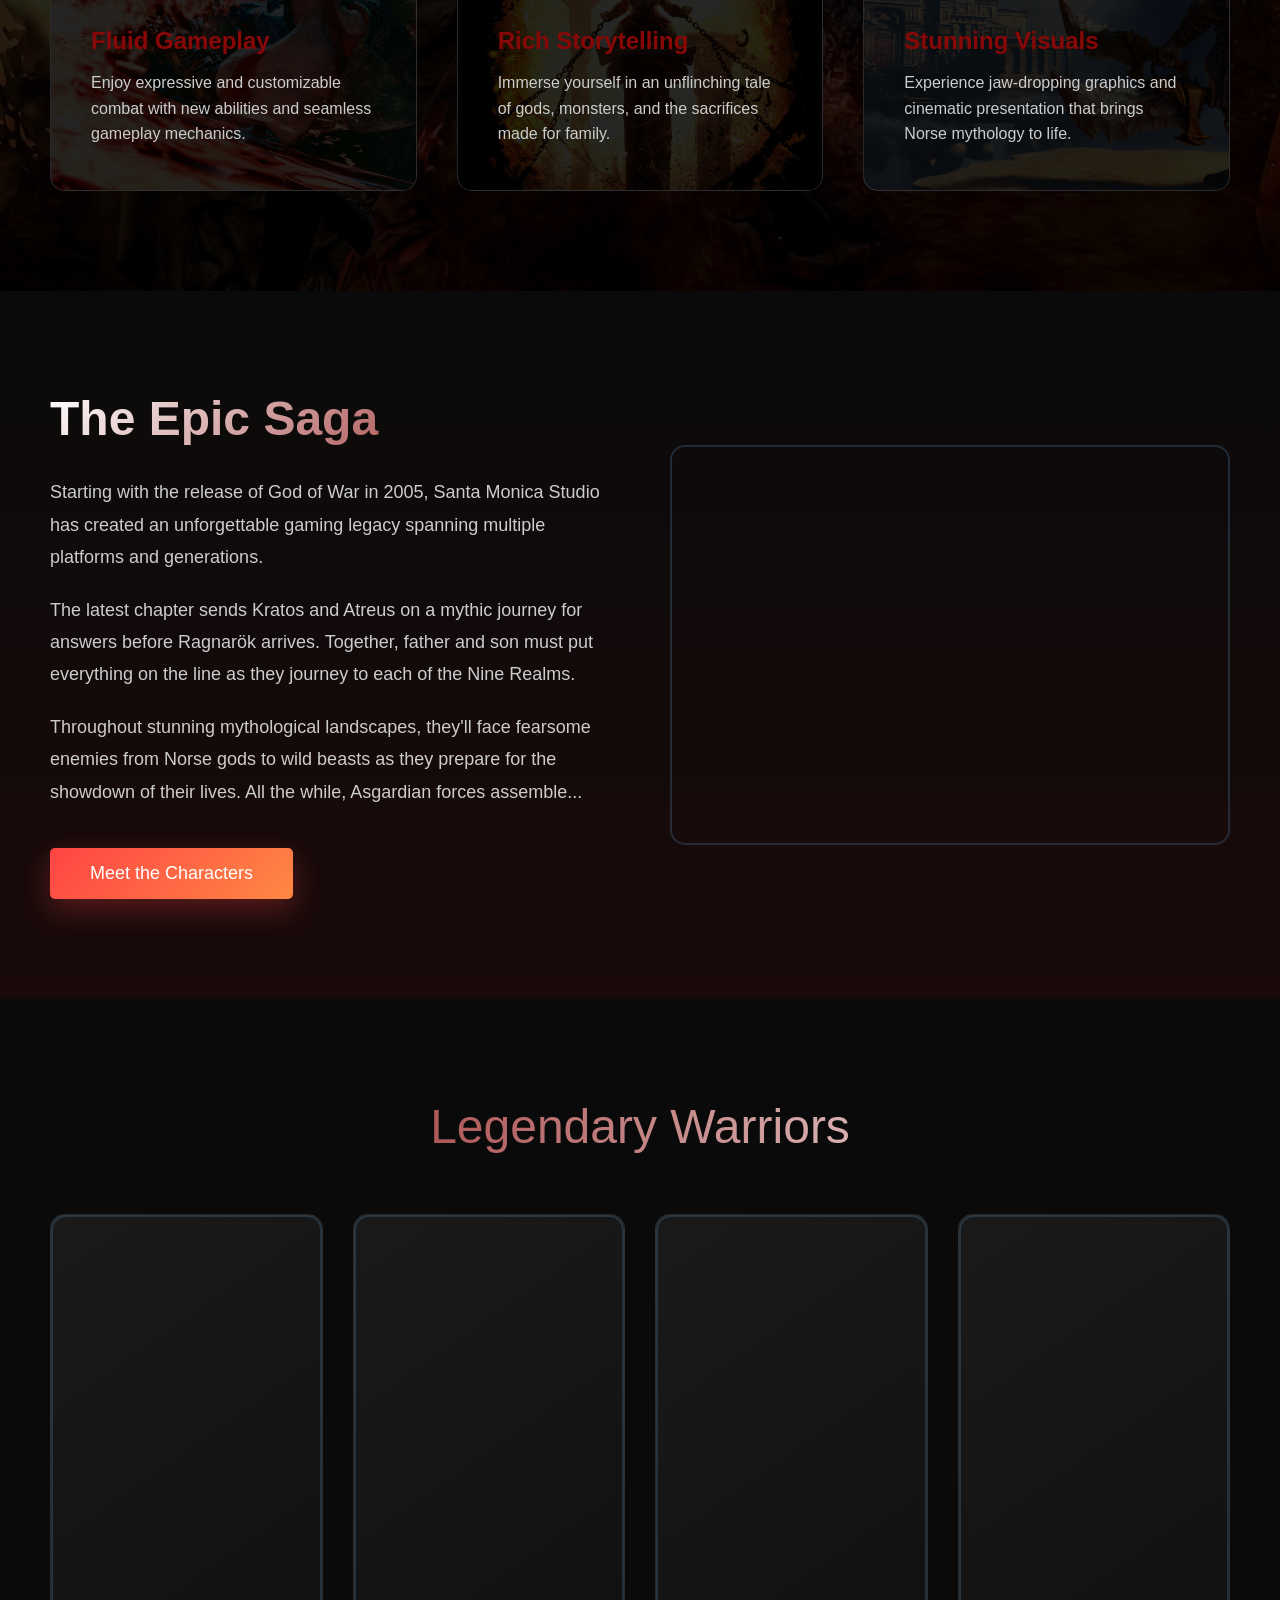
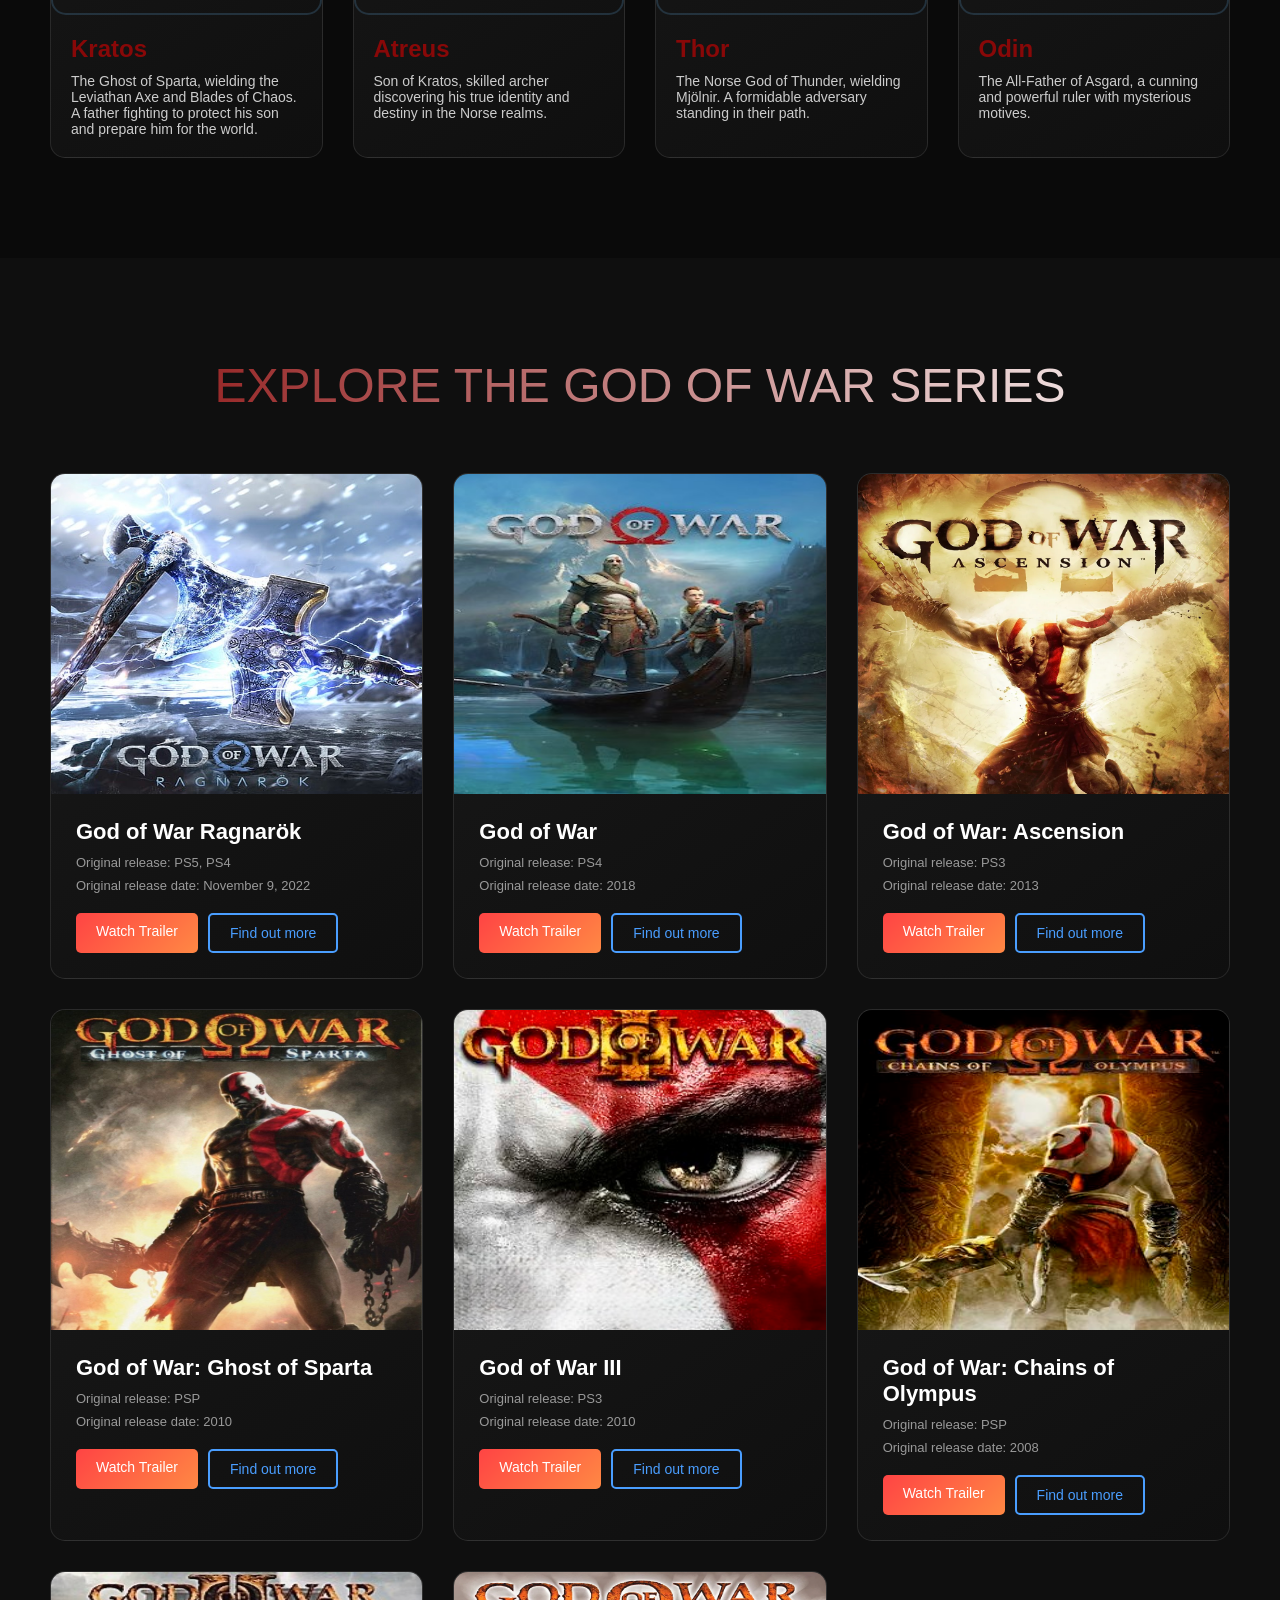
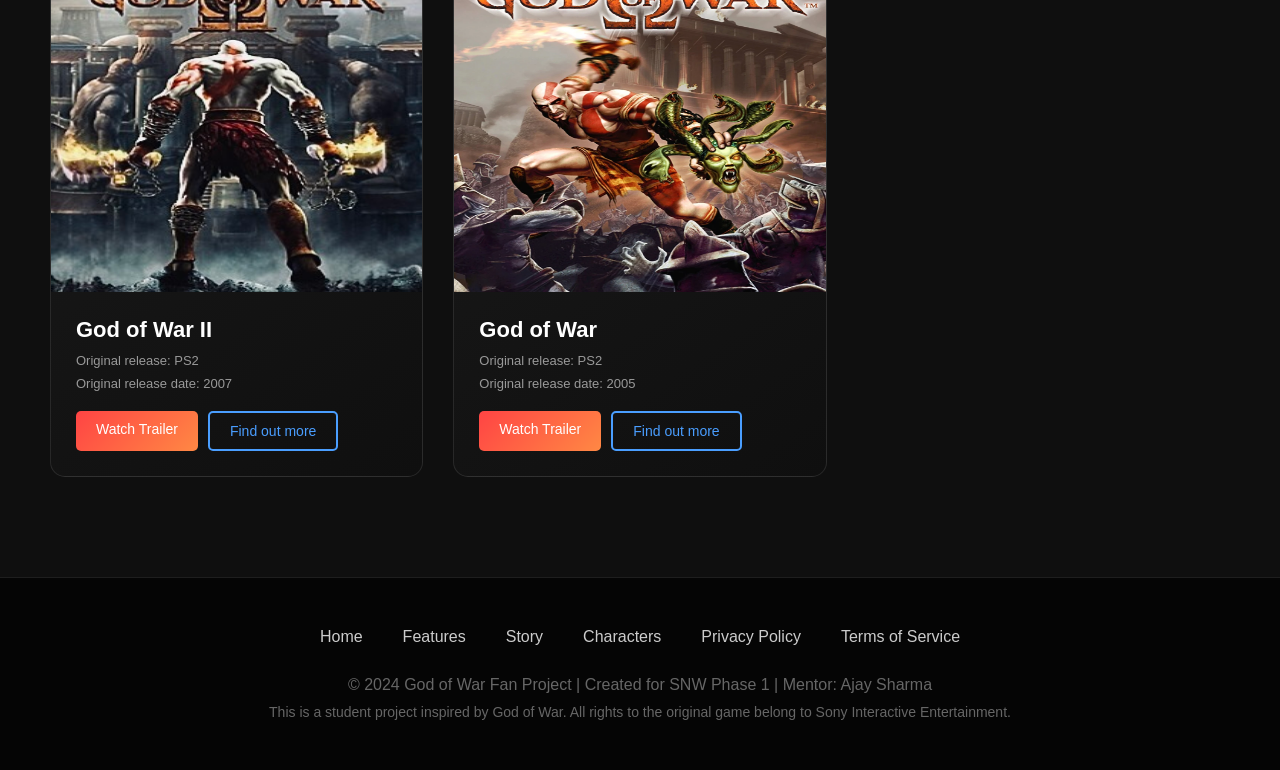
==== commit 99cac3e6: "Buy ---> Trailer" ====
--- a/index.html
+++ b/index.html
@@ -789,7 +789,7 @@
                     <p class="game-platform">Original release: PS5, PS4</p>
                     <p class="game-date">Original release date: November 9, 2022</p>
                     <div class="game-buttons">
-                        <a href="https://youtu.be/EE-4GvjKcfs" class="btn-game btn-buy">Buy now</a>
+                        <a href="https://youtu.be/EE-4GvjKcfs" class="btn-game btn-buy">Watch Trailer</a>
                         <a href="gow-ragnarok-page.html" class="btn-game btn-info">Find out more</a>
                     </div>
                 </div>
@@ -803,7 +803,7 @@
                     <p class="game-platform">Original release: PS4</p>
                     <p class="game-date">Original release date: 2018</p>
                     <div class="game-buttons">
-                        <a href="https://youtu.be/gOE2BVRCUkM" class="btn-game btn-buy">Buy now</a>
+                        <a href="https://youtu.be/gOE2BVRCUkM" class="btn-game btn-buy">Watch Trailer</a>
                         <a href="gow-2018-page.html" class="btn-game btn-info">Find out more</a>
                     </div>
                 </div>
@@ -817,7 +817,7 @@
                     <p class="game-platform">Original release: PS3</p>
                     <p class="game-date">Original release date: 2013</p>
                     <div class="game-buttons">
-                        <a href="https://youtu.be/VJMK8oFY1rA" class="btn-game btn-buy">Buy now</a>
+                        <a href="https://youtu.be/VJMK8oFY1rA" class="btn-game btn-buy">Watch Trailer</a>
                         <a href="gow-ascension-page.html" class="btn-game btn-info">Find out more</a>
                     </div>
                 </div>
@@ -831,7 +831,7 @@
                     <p class="game-platform">Original release: PSP</p>
                     <p class="game-date">Original release date: 2010</p>
                     <div class="game-buttons">
-                        <a href="https://youtu.be/bDN3aUzyctY" class="btn-game btn-buy">Buy now</a>
+                        <a href="https://youtu.be/bDN3aUzyctY" class="btn-game btn-buy">Watch Trailer</a>
                         <a href="gow-ghost-sparta-page.html" class="btn-game btn-info">Find out more</a>
                     </div>
                 </div>
@@ -845,7 +845,7 @@
                     <p class="game-platform">Original release: PS3</p>
                     <p class="game-date">Original release date: 2010</p>
                     <div class="game-buttons">
-                        <a href="https://youtu.be/sGP6PZJMHvc" class="btn-game btn-buy">Buy now</a>
+                        <a href="https://youtu.be/sGP6PZJMHvc" class="btn-game btn-buy">Watch Trailer</a>
                         <a href="gow-3-page.html" class="btn-game btn-info">Find out more</a>
                     </div>
                 </div>
@@ -859,7 +859,7 @@
                     <p class="game-platform">Original release: PSP</p>
                     <p class="game-date">Original release date: 2008</p>
                     <div class="game-buttons">
-                        <a href="https://youtu.be/IA-VsrdHmdA" class="btn-game btn-buy">Buy now</a>
+                        <a href="https://youtu.be/IA-VsrdHmdA" class="btn-game btn-buy">Watch Trailer</a>
                         <a href="gow-chains-page.html" class="btn-game btn-info">Find out more</a>
                     </div>
                 </div>
@@ -873,7 +873,7 @@
                     <p class="game-platform">Original release: PS2</p>
                     <p class="game-date">Original release date: 2007</p>
                     <div class="game-buttons">
-                        <a href="https://youtu.be/oe0OmX9hINA" class="btn-game btn-buy">Buy now</a>
+                        <a href="https://youtu.be/oe0OmX9hINA" class="btn-game btn-buy">Watch Trailer</a>
                         <a href="gow-2-page.html" class="btn-game btn-info">Find out more</a>
                     </div>
                 </div>
@@ -887,7 +887,7 @@
                     <p class="game-platform">Original release: PS2</p>
                     <p class="game-date">Original release date: 2005</p>
                     <div class="game-buttons">
-                        <a href="https://youtu.be/jZkX3LJDeYQ" class="btn-game btn-buy">Buy now</a>
+                        <a href="https://youtu.be/jZkX3LJDeYQ" class="btn-game btn-buy">Watch Trailer</a>
                         <a href="gow-original-page.html" class="btn-game btn-info">Find out more</a>
                     </div>
                 </div>
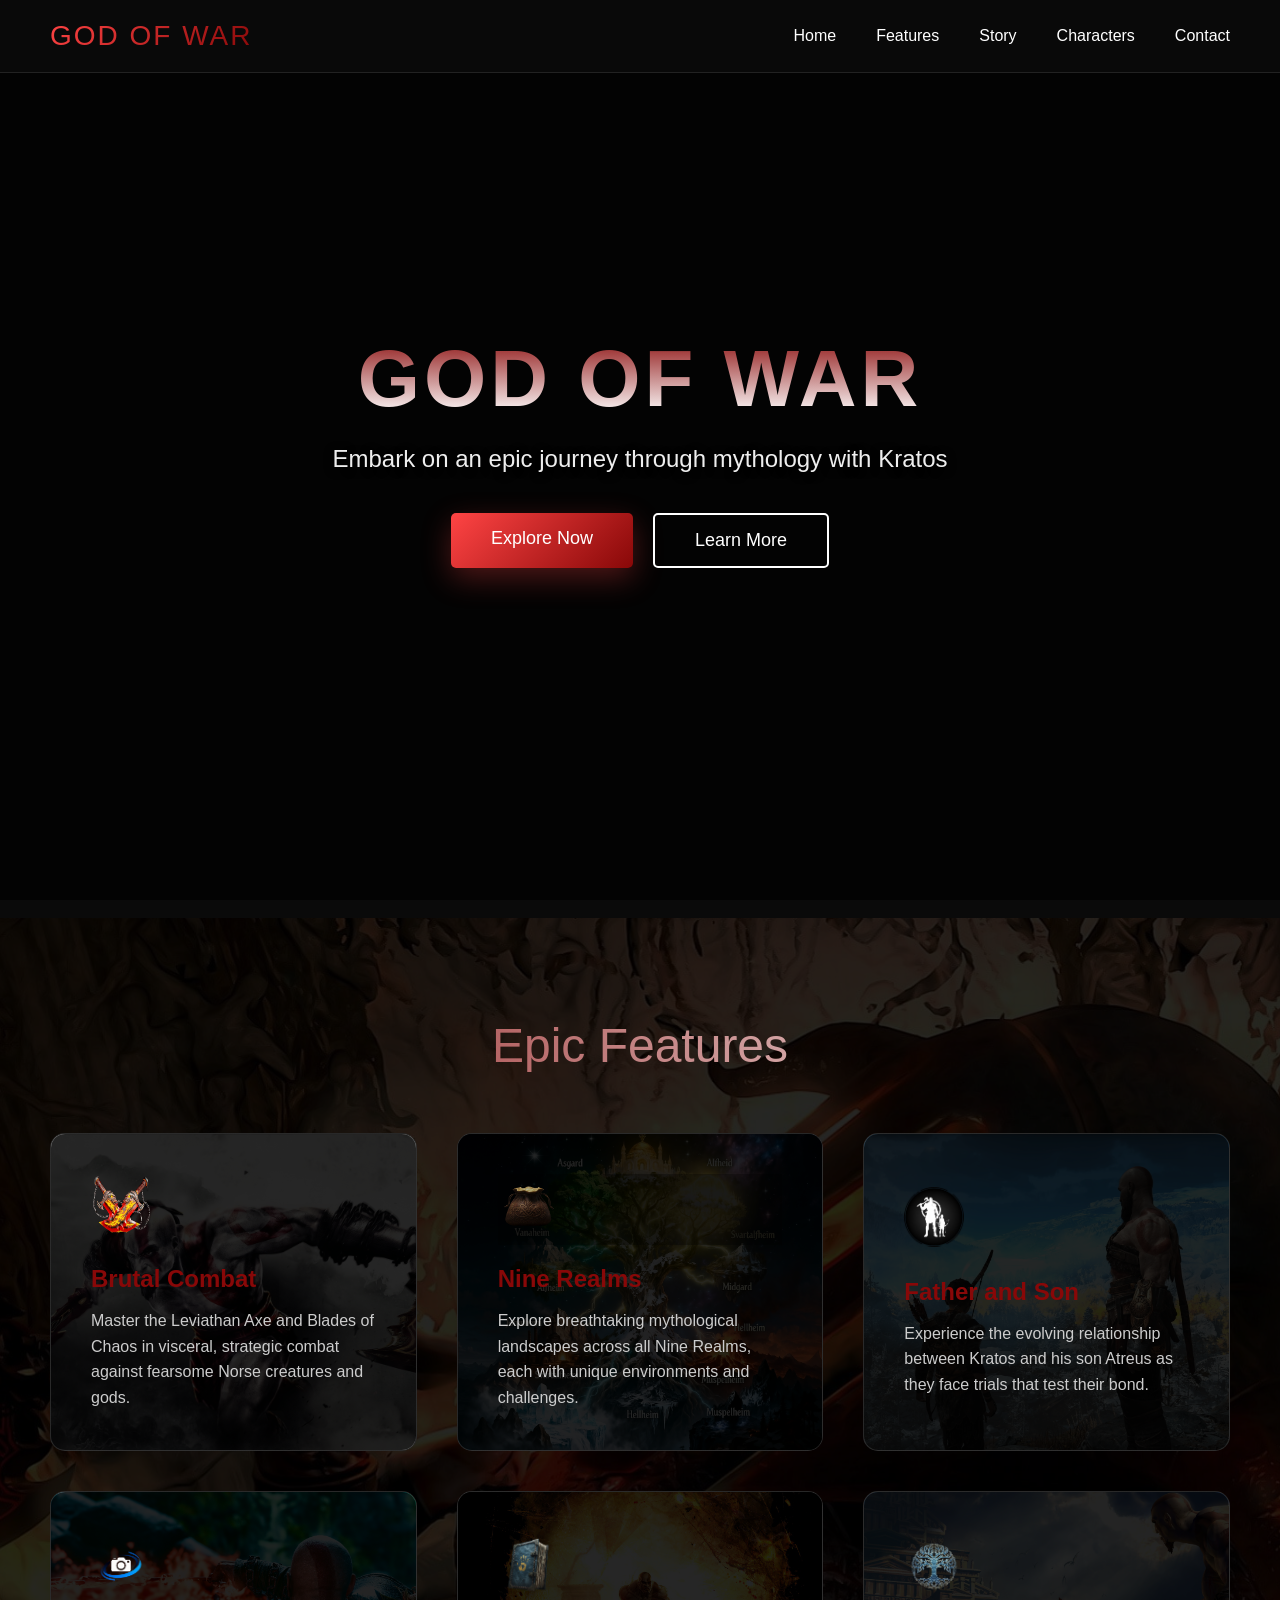
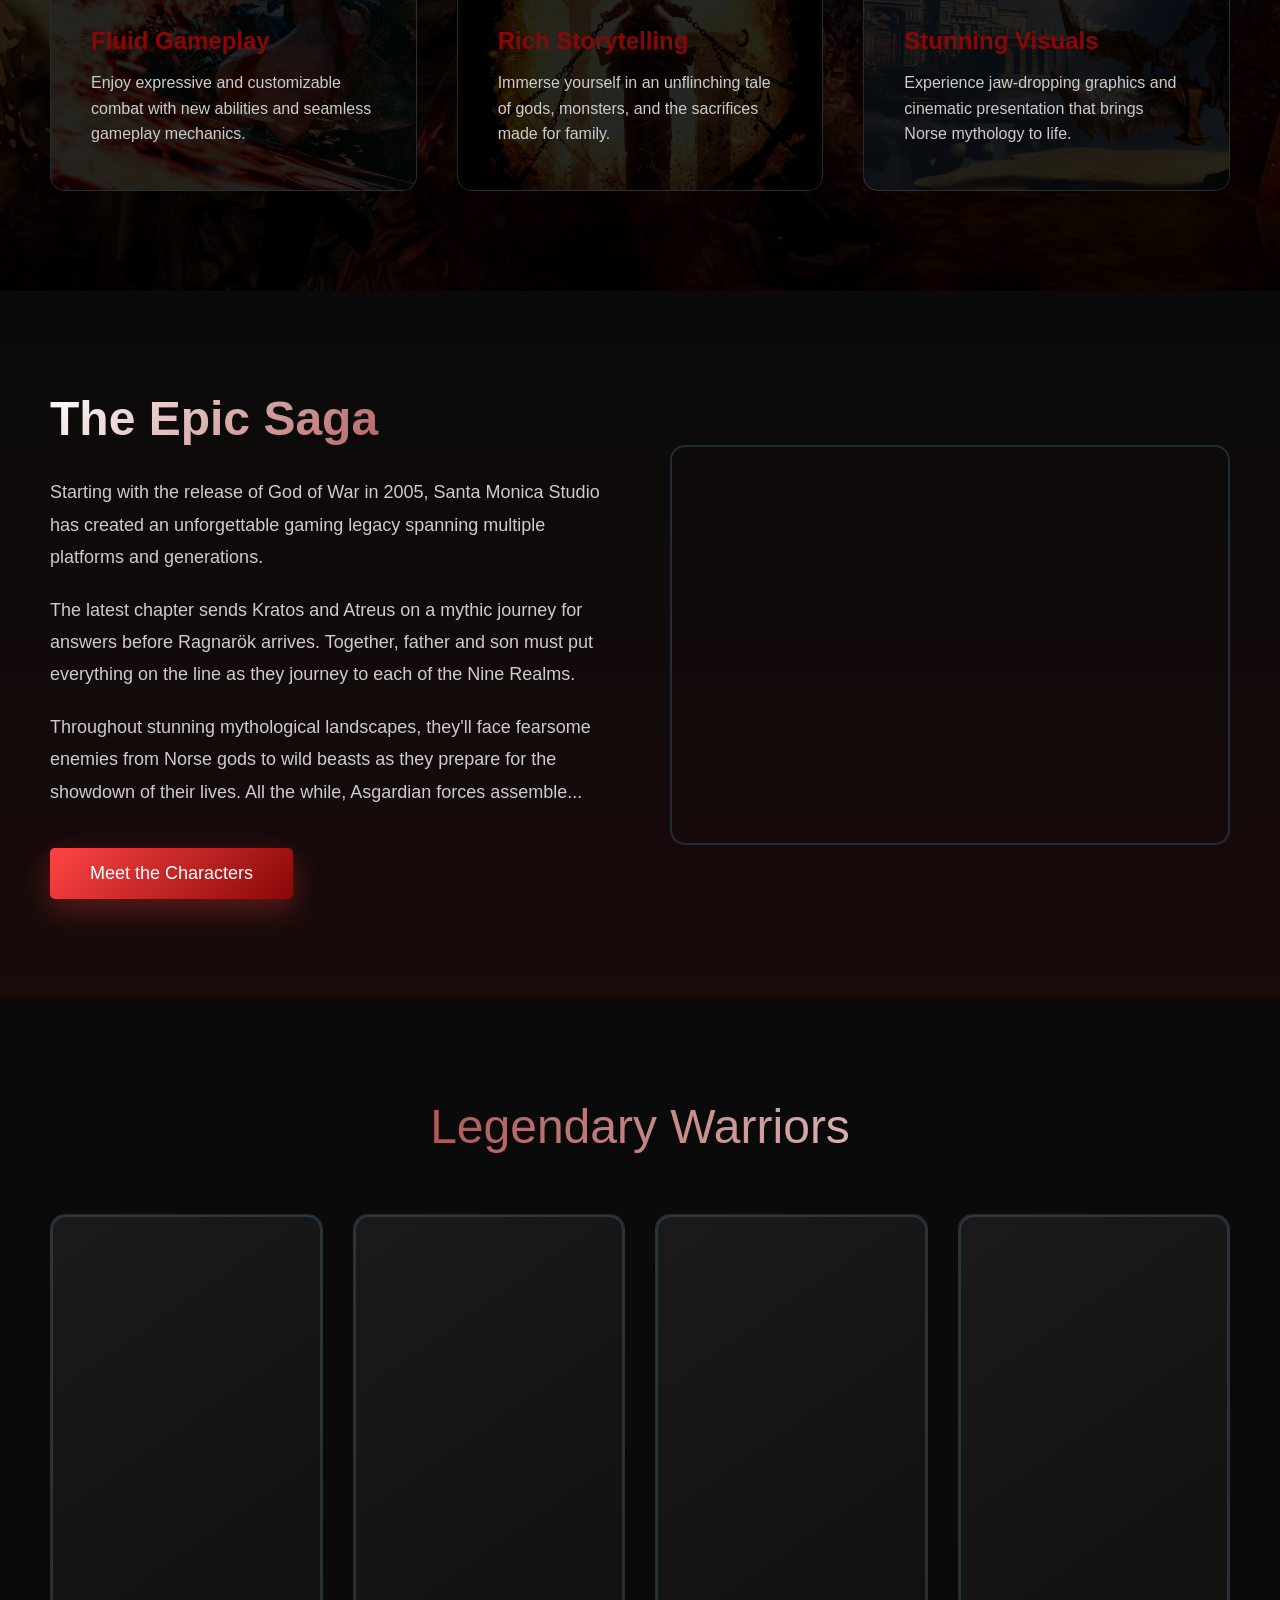
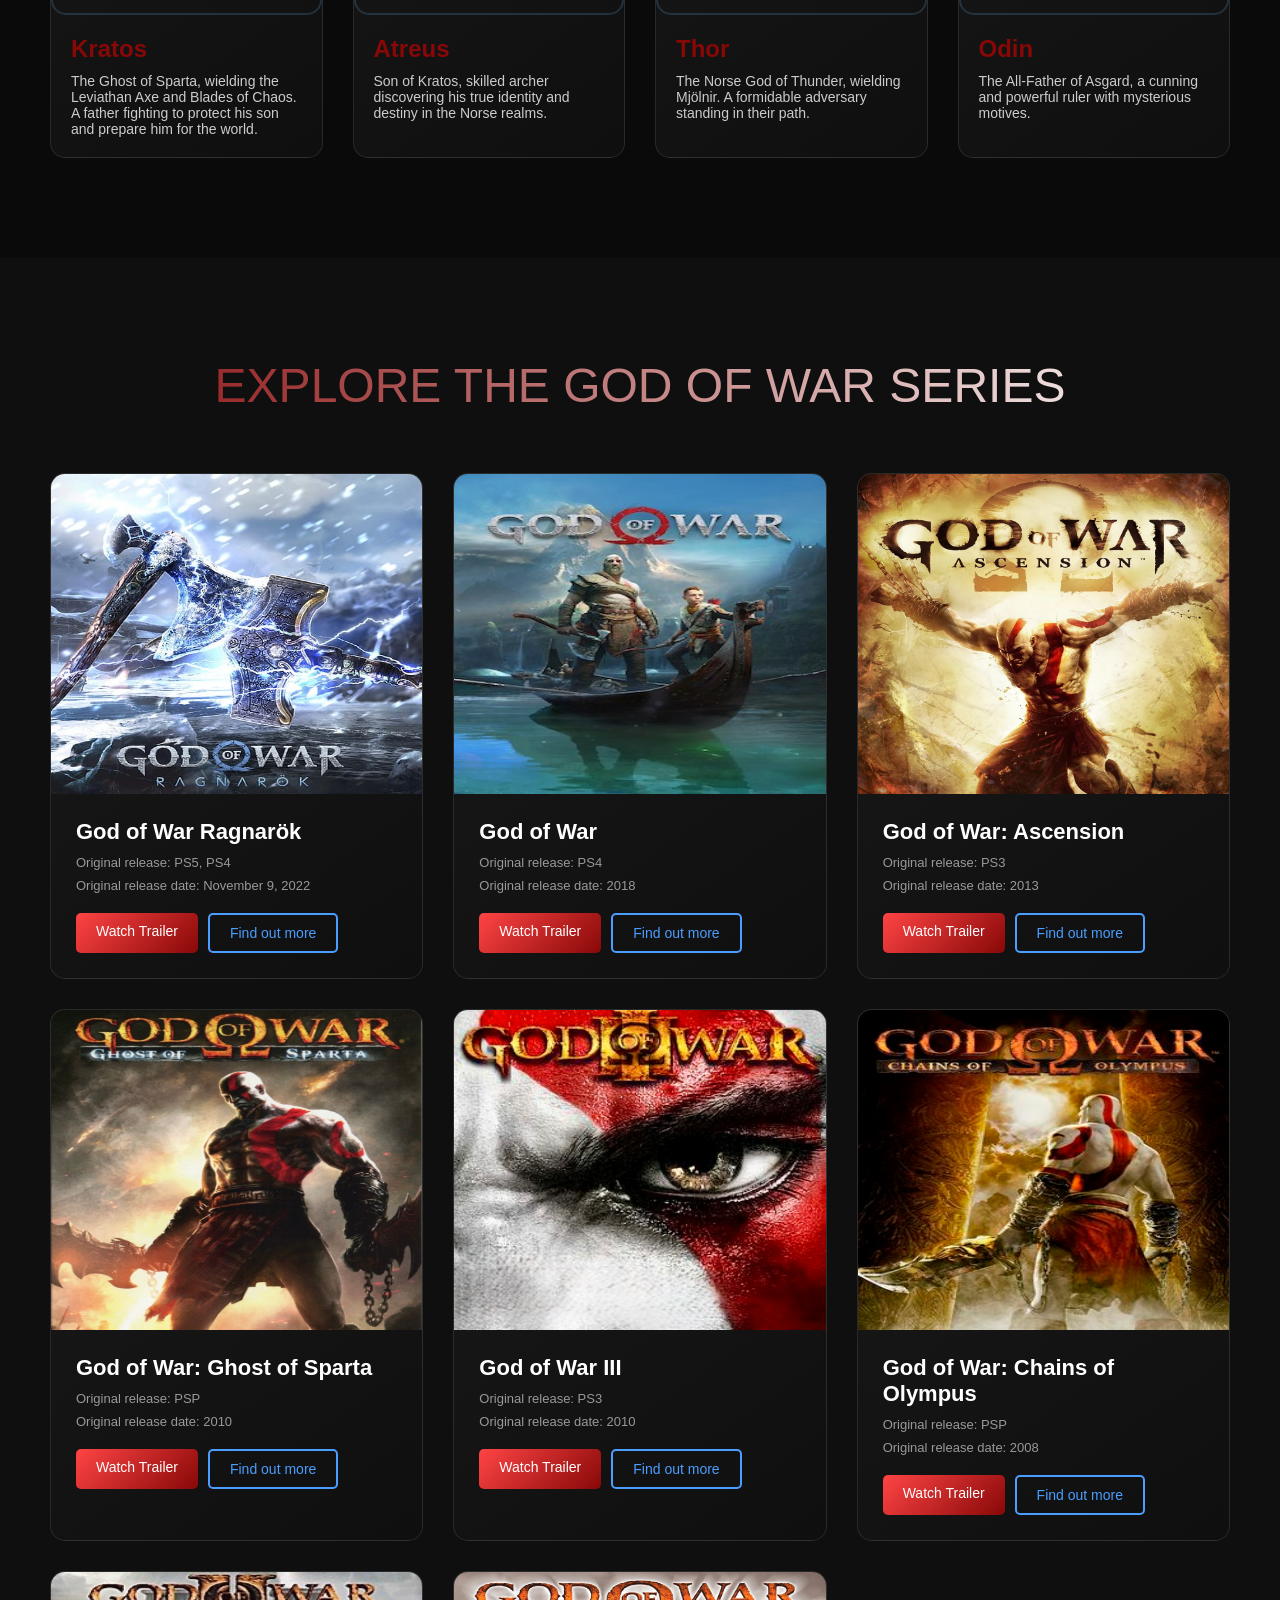
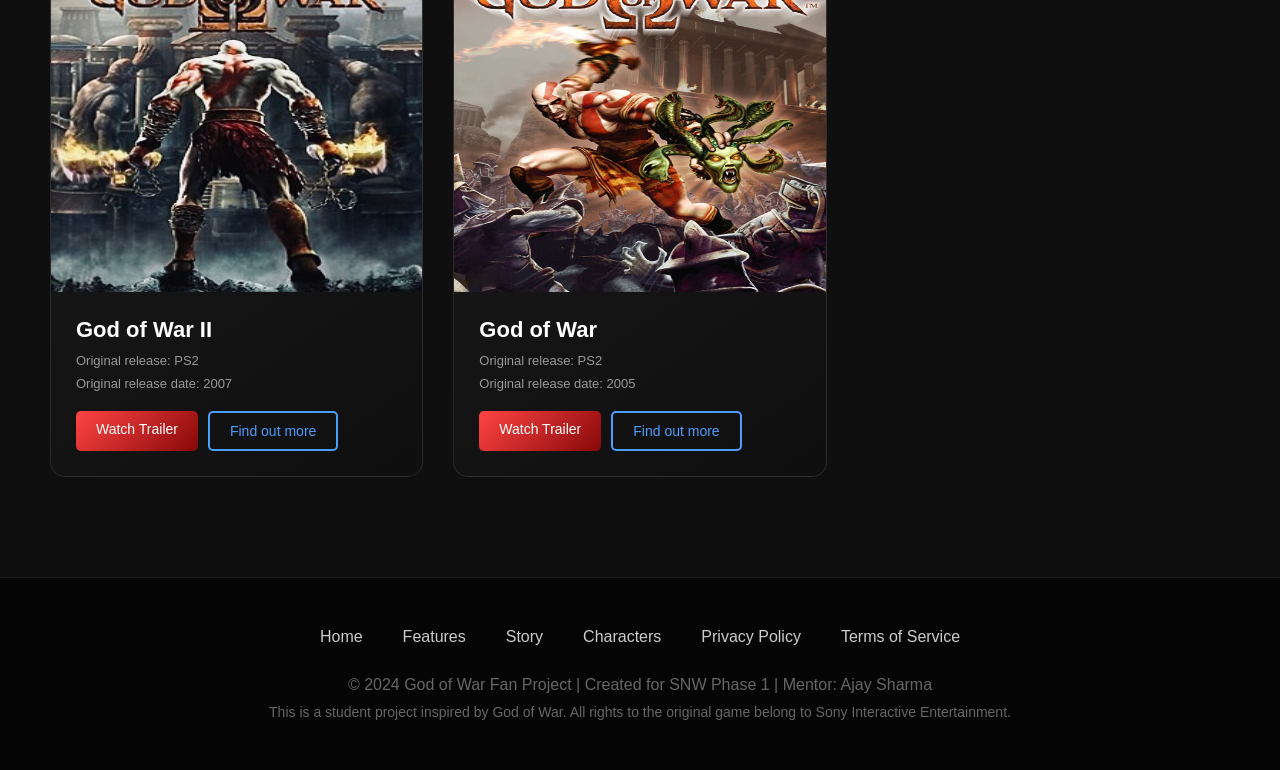
==== commit ea40d03f: "js" ====
--- a/index.html
+++ b/index.html
@@ -5,642 +5,8 @@
     <meta name="viewport" content="width=device-width, initial-scale=1.0">
     <title>God of War - The Epic Saga</title>
     <link href="https://fonts.cdnfonts.com/css/godofwar?styles=31391" rel="stylesheet">
-    <style>
-        * {
-            margin: 0;
-            padding: 0;
-            box-sizing: border-box;
-        }
-
-        body {
-            font-family: sans-serif;
-            background-color: #0a0a0a;
-            color: #fff;
-            overflow-x: hidden;
-        }
-
-        /* Navigation */
-        nav {
-            position: fixed;
-            top: 0;
-            width: 100%;
-            background: rgba(10, 10, 10, 0.95);
-            backdrop-filter: blur(10px);
-            padding: 20px 50px;
-            z-index: 1000;
-            border-bottom: 1px solid rgba(255, 255, 255, 0.1);
-        }
-
-        .nav-container {
-            position: relative;
-            display: flex;
-            justify-content: space-between;
-            align-items: center;
-            max-width: 1400px;
-            margin: 0 auto;
-        }
-
-        .logo {
-            font-family: 'GodOfWar', sans-serif;
-            font-size: 28px;
-            font-weight: normal; /* Changed from bold since the font is already bold */
-            background: linear-gradient(135deg, #ff4444, #ff8844);
-            -webkit-background-clip: text;
-            -webkit-text-fill-color: transparent;
-            letter-spacing: 2px;
-        }
-
-        .nav-links {
-            display: flex;
-            gap: 40px;
-            list-style: none;
-        }
-
-        .nav-links a {
-            color: #fff;
-            text-decoration: none;
-            font-size: 16px;
-            transition: all 0.3s ease;
-            position: relative;
-        }
-
-        .nav-links a::after {
-            content: '';
-            position: absolute;
-            bottom: -5px;
-            left: 0;
-            width: 0;
-            height: 2px;
-            background: linear-gradient(270deg, #ff4444, #ff8844);
-            transition: width 0.3s ease;
-        }
-
-        .nav-links a:hover::after {
-            width: 100%;
-        }
-
-        /* Hero Section */
-        .hero {
-        position: relative;
-        height: 100vh;
-        display: flex;
-        align-items: center;
-        justify-content: center;
-        overflow: hidden;
-        margin-top: 0;
-        padding-top: 0;
-        }
-
-        .hero video {
-        position: absolute;
-        top: 0;
-        left: 0;
-        width: 100%;
-        height: 100%;
-        object-fit: cover;
-        z-index: -2;
-        }
-
-        .hero .overlay {
-        position: absolute;
-        top: 0;
-        left: 0;
-        right: 0;
-        bottom: 0;
-        background: rgba(0,0,0,0.65);
-        z-index: -1;
-        }
-
-        .hero-content {
-            text-align: center;
-            z-index: 1;
-            max-width: 900px;
-            padding: 0 20px;
-        }
-
-        .hero-title {
-            font-family: 'GodOfWar', sans-serif;
-            font-size: 80px;
-            font-weight: bold;
-            margin-bottom: 20px;
-            background: linear-gradient(360deg, #fff 10%, #880808 100%);
-            -webkit-background-clip: text;
-            -webkit-text-fill-color: transparent;
-            animation: slideDown 1s ease-out;
-            letter-spacing: 4px;
-        }
-
-        @keyframes slideDown {
-            from {
-                opacity: 0;
-                transform: translateY(-50px);
-            }
-            to {
-                opacity: 1;
-                transform: translateY(0);
-            }
-        }
-
-        .hero-subtitle {
-        font-size: 24px;
-        margin-bottom: 40px;
-        color: #eee; /* use white or very light gray */
-        text-shadow: 0 2px 10px rgba(0,0,0,0.8);
-        }
-
-        @keyframes fadeIn {
-            from { opacity: 0; }
-            to { opacity: 1; }
-        }
-
-        .cta-buttons {
-            display: flex;
-            gap: 20px;
-            justify-content: center;
-            animation: slideUp 1.5s ease-out;
-        }
-
-        @keyframes slideUp {
-            from {
-                opacity: 0;
-                transform: translateY(50px);
-            }
-            to {
-                opacity: 1;
-                transform: translateY(0);
-            }
-        }
-
-        .btn {
-            padding: 15px 40px;
-            font-size: 18px;
-            border: none;
-            border-radius: 5px;
-            cursor: pointer;
-            transition: all 0.3s ease;
-            text-decoration: none;
-            display: inline-block;
-        }
-
-        .btn-primary {
-            background: linear-gradient(135deg, #ff4444, #ff8844);
-            color: #fff;
-            box-shadow: 0 10px 30px rgba(255, 68, 68, 0.3);
-        }
-
-        .btn-primary:hover {
-            transform: translateY(-3px);
-            box-shadow: 0 15px 40px rgba(255, 68, 68, 0.5);
-        }
-
-        .btn-secondary {
-            background: transparent;
-            color: #fff;
-            border: 2px solid #fff;
-        }
-
-        .btn-secondary:hover {
-            background: #fff;
-            color: #0a0a0a;
-            transform: translateY(-3px);
-        }
-
-        /* Features Section */
-        .features {
-        position: relative;
-        padding: 100px 50px;
-        max-width: 1400px;
-        margin: 0 auto;
-        overflow: hidden;
-        }
-
-        .section-title {
-            font-family: 'GodOfWar', sans-serif;
-            text-align: center;
-            font-size: 48px;
-            font-weight: normal;
-            margin-bottom: 60px;
-            background: linear-gradient(270deg, #fff, #880808);
-            -webkit-background-clip: text;
-            -webkit-text-fill-color: transparent;
-        }
-
-        .features .overlay {
-        position: absolute;
-        top: 0;
-        left: 0;
-        right: 0;
-        bottom: 0;
-        background: rgba(0,0,0,0.85);
-        z-index: -1;
-        }
-
-        .features-bg-img {
-        position: absolute;
-        top: 0;
-        left: 0;
-        width: 100%;
-        height: 100%;
-        object-fit: cover;
-        z-index: -2;
-        }
-
-        .features-grid {
-        display: grid;
-        grid-template-columns: repeat(auto-fit, minmax(300px, 1fr));
-        gap: 40px;
-        }
-
-        .feature-card {
-            background: linear-gradient(145deg, #1a1a1a, #0f0f0f);
-            padding: 40px;
-            border-radius: 15px;
-            border: 1px solid rgba(255, 255, 255, 0.1);
-            transition: all 0.3s ease;
-            position: relative;
-            overflow: hidden;
-            min-height: 300px;
-            display: flex;
-            flex-direction: column;
-            justify-content: center;
-        }
-
-        .feature-card::before {
-            content: '';
-            position: absolute;
-            top: 0;
-            left: 0;
-            width: 100%;
-            height: 100%;
-            background-size: cover;
-            background-position: center;
-            transition: all 0.3s ease;
-            z-index: 0;
-        }
-
-        .feature-card:nth-child(1)::before {
-            background-image: url('Images/kill.jpg');
-        }
-
-        .feature-card:nth-child(2)::before {
-            background-image: url('Images/nine-realms (2).jpeg');
-        }
-
-        .feature-card:nth-child(3)::before {
-            background-image: url('Images/kratos and son.jpg');
-        }
-
-        .feature-card:nth-child(4)::before {
-            background-image: url('Images/kratos.jpg');
-        }
-
-        .feature-card:nth-child(5)::before {
-            background-image: url('Images/kratos chained.jpg');
-        }
-
-        .feature-card:nth-child(6)::before {
-            background-image: url('Images/kvisulas.jpg');
-            image-rendering: crisp-edges;
-        }
-
-        .feature-card::after {
-            content: '';
-            position: absolute;
-            top: 0;
-            left: 0;
-            width: 100%;
-            height: 100%;
-            background: rgba(0, 0, 0, 0.85);
-            transition: all 0.3s ease;
-            z-index: 1;
-        }
-
-        .feature-card:hover::after {
-            background: rgba(0, 0, 0, 0);
-        }
-
-        .feature-card:hover {
-            transform: translateY(-10px);
-            border-color: rgba(255, 255, 255, 0.5);
-            box-shadow: 0 20px 40px rgba(255, 255, 255, 0.2);
-        }
-
-        .feature-icon {
-            font-size: 48px;
-            margin-bottom: 20px;
-            position: relative;
-            z-index: 2;
-            transition: all 0.3s ease;
-        }
-
-        .feature-title {
-            font-family: 'GodOfWar', sans-serif;
-            font-size: 24px;
-            margin-bottom: 15px;
-            color: #880808;
-            position: relative;
-            z-index: 2;
-            transition: all 0.3s ease;
-        }
-
-        .feature-description {
-            color: #ccc;
-            line-height: 1.6;
-            position: relative;
-            z-index: 2;
-            transition: all 0.3s ease;
-        }
-
-        .feature-card:hover .feature-icon,
-        .feature-card:hover .feature-title,
-        .feature-card:hover .feature-description {
-            opacity: 0;
-            transform: translateY(-20px);
-        }
-        /* Story Section */
-        .story {
-            padding: 100px 50px;
-            background: linear-gradient(180deg, #0a0a0a 0%, #1a0a0a 100%);
-        }
-
-        .story-container {
-            max-width: 1400px;
-            margin: 0 auto;
-            display: grid;
-            grid-template-columns: 1fr 1fr;
-            gap: 60px;
-            align-items: center;
-        }
-
-        .story-content h2 {
-            font-family: 'GodOfWar', sans-serif;
-            font-size: 48px;
-            margin-bottom: 30px;
-            background: linear-gradient(135deg, #fff, #880808);
-            -webkit-background-clip: text;
-            -webkit-text-fill-color: transparent;
-        }
-
-        .story-content p {
-            font-size: 18px;
-            line-height: 1.8;
-            color: #ccc;
-            margin-bottom: 20px;
-        }
-
-        .overview-image {
-        width: 100%;
-        height: 400px;
-        border-radius: 15px;
-        overflow: hidden;
-        border: 2px solid rgba(74, 124, 158, 0.3);
-        position: relative;
-        }
-
-        .overview-image video {
-            width: 100%;
-            height: 100%;
-            object-fit: cover;
-            position: absolute;
-            top: 0;
-            left: 0;
-        }
-
-        /* Characters Section */
-        .characters {
-            padding: 100px 50px;
-            max-width: 1400px;
-            margin: 0 auto;
-        }
-
-        .characters-grid {
-            display: grid;
-            grid-template-columns: repeat(auto-fit, minmax(250px, 1fr));
-            gap: 30px;
-            margin-top: 60px;
-        }
-
-        .character-card {
-            background: linear-gradient(145deg, #1a1a1a, #0f0f0f);
-            border-radius: 15px;
-            overflow: hidden;
-            border: 1px solid rgba(255, 255, 255, 0.1);
-            transition: all 0.3s ease;
-        }
-
-        .character-card:hover {
-            transform: scale(1.05);
-            border-color: rgba(255, 68, 68, 0.5);
-            box-shadow: 0 20px 40px rgba(255, 68, 68, 0.3);
-        }
-
-        .character-image {
-            width: 100%;
-            height: 300px;
-            background: linear-gradient(135deg, #3a3a3a, #2a2a2a);
-            display: flex;
-            align-items: center;
-            justify-content: center;
-            font-size: 48px;
-        }
-
-        .character-info {
-            padding: 20px;
-        }
-
-        .character-name {
-            font-family: 'GodOfWar', sans-serif;
-            font-size: 24px;
-            margin-bottom: 10px;
-            color: #880808;
-        }
-
-        .character-description {
-            color: #ccc;
-            font-size: 14px;
-        }
-
-        /* Footer */
-        footer {
-            background: #050505;
-            padding: 50px;
-            text-align: center;
-            border-top: 1px solid rgba(255, 255, 255, 0.1);
-        }
-
-        .footer-content {
-            max-width: 1400px;
-            margin: 0 auto;
-        }
-
-        .footer-links {
-            display: flex;
-            justify-content: center;
-            gap: 40px;
-            margin-bottom: 30px;
-            flex-wrap: wrap;
-        }
-
-        .footer-links a {
-            color: #ccc;
-            text-decoration: none;
-            transition: color 0.3s ease;
-        }
-
-        .footer-links a:hover {
-            color: #880808;
-        }
-
-        .copyright {
-            color: #666;
-            margin-top: 30px;
-        }
-
-        /* Game Series Section */
-        .game-series {
-            padding: 100px 50px;
-            background: #0f0f0f;
-            max-width: 1600px;
-            margin: 0 auto;
-        }
-
-        .games-grid {
-            display: grid;
-            grid-template-columns: repeat(auto-fit, minmax(280px, 1fr));
-            gap: 30px;
-            margin-top: 60px;
-        }
-
-        .game-card {
-            background: linear-gradient(145deg, #1a1a1a, #0f0f0f);
-            border-radius: 15px;
-            overflow: hidden;
-            border: 1px solid rgba(255, 255, 255, 0.1);
-            transition: all 0.3s ease;
-        }
-
-        .game-card:hover {
-            transform: translateY(-10px);
-            border-color: rgba(255, 68, 68, 0.5);
-            box-shadow: 0 20px 40px rgba(255, 68, 68, 0.3);
-        }
-
-        .game-image {
-            width: 100%;
-            height: 320px;
-            display: flex;
-            align-items: center;
-            justify-content: center;
-            position: relative;
-            overflow: hidden;
-        }
-
-        .game-logo {
-            font-family: 'Gods of War', sans-serif;
-            font-size: 32px;
-            font-weight: normal;
-            color: #fff;
-            text-align: center;
-            text-shadow: 2px 2px 8px rgba(0, 0, 0, 0.8);
-            letter-spacing: 2px;
-            padding: 20px;
-            z-index: 1;
-        }
-
-        .game-info {
-            padding: 25px;
-        }
-
-        .game-title {
-            font-family: 'GodOfWar', sans-serif;
-            font-size: 22px;
-            margin-bottom: 10px;
-            color: #fff;
-        }
-
-        .game-platform,
-        .game-date {
-            font-size: 13px;
-            color: #999;
-            margin-bottom: 8px;
-        }
-
-        .game-buttons {
-            display: flex;
-            gap: 10px;
-            margin-top: 20px;
-            flex-wrap: wrap;
-        }
-
-        .btn-game {
-            padding: 10px 20px;
-            font-size: 14px;
-            border-radius: 5px;
-            text-decoration: none;
-            transition: all 0.3s ease;
-            display: inline-block;
-            border: none;
-            cursor: pointer;
-        }
-
-        .btn-buy {
-            background: linear-gradient(135deg, #ff4444, #ff8844);
-            color: #fff;
-        }
-
-        .btn-buy:hover {
-            transform: translateY(-2px);
-            box-shadow: 0 8px 20px rgba(255, 68, 68, 0.4);
-        }
-
-        .btn-info {
-            background: transparent;
-            color: #4a9eff;
-            border: 2px solid #4a9eff;
-        }
-
-        .btn-info:hover {
-            background: #4a9eff;
-            color: #fff;
-            transform: translateY(-2px);
-        }
-
-        /* Responsive */
-        @media (max-width: 768px) {
-            .hero-title {
-                font-size: 48px;
-            }
-
-            .nav-links {
-                gap: 20px;
-            }
-
-            .story-container {
-                grid-template-columns: 1fr;
-            }
-
-            .cta-buttons {
-                flex-direction: column;
-                align-items: center;
-            }
-
-            nav {
-                padding: 20px;
-            }
-
-            .features, .story, .characters {
-                padding: 60px 20px;
-            }
-
-            .game-series {
-                padding: 60px 20px;
-            }
-
-            .games-grid {
-                grid-template-columns: 1fr;
-            }
-        }
-    </style>
+    <link rel="stylesheet" href="index.css">
+    <link rel="js" href="index.js">
 </head>
 <body>
     <nav>
--- a/index.css
+++ b/index.css
@@ -0,0 +1,635 @@
+
+        * {
+            margin: 0;
+            padding: 0;
+            box-sizing: border-box;
+        }
+
+        body {
+            font-family: sans-serif;
+            background-color: #0a0a0a;
+            color: #fff;
+            overflow-x: hidden;
+        }
+
+        /* Navigation */
+        nav {
+            position: fixed;
+            top: 0;
+            width: 100%;
+            background: rgba(10, 10, 10, 0.95);
+            backdrop-filter: blur(10px);
+            padding: 20px 50px;
+            z-index: 1000;
+            border-bottom: 1px solid rgba(255, 255, 255, 0.1);
+        }
+
+        .nav-container {
+            position: relative;
+            display: flex;
+            justify-content: space-between;
+            align-items: center;
+            max-width: 1400px;
+            margin: 0 auto;
+        }
+
+        .logo {
+            font-family: 'GodOfWar', sans-serif;
+            font-size: 28px;
+            font-weight: normal; /* Changed from bold since the font is already bold */
+            background: linear-gradient(135deg, #ff4444, #880808);
+            -webkit-background-clip: text;
+            -webkit-text-fill-color: transparent;
+            letter-spacing: 2px;
+        }
+
+        .nav-links {
+            display: flex;
+            gap: 40px;
+            list-style: none;
+        }
+
+        .nav-links a {
+            color: #fff;
+            text-decoration: none;
+            font-size: 16px;
+            transition: all 0.3s ease;
+            position: relative;
+        }
+
+        .nav-links a::after {
+            content: '';
+            position: absolute;
+            bottom: -5px;
+            left: 0;
+            width: 0;
+            height: 2px;
+            background: linear-gradient(270deg, #ff4444, #880808);
+            transition: width 0.3s ease;
+        }
+
+        .nav-links a:hover::after {
+            width: 100%;
+        }
+
+        /* Hero Section */
+        .hero {
+        position: relative;
+        height: 100vh;
+        display: flex;
+        align-items: center;
+        justify-content: center;
+        overflow: hidden;
+        margin-top: 0;
+        padding-top: 0;
+        }
+
+        .hero video {
+        position: absolute;
+        top: 0;
+        left: 0;
+        width: 100%;
+        height: 100%;
+        object-fit: cover;
+        z-index: -2;
+        }
+
+        .hero .overlay {
+        position: absolute;
+        top: 0;
+        left: 0;
+        right: 0;
+        bottom: 0;
+        background: rgba(0,0,0,0.65);
+        z-index: -1;
+        }
+
+        .hero-content {
+            text-align: center;
+            z-index: 1;
+            max-width: 900px;
+            padding: 0 20px;
+        }
+
+        .hero-title {
+            font-family: 'GodOfWar', sans-serif;
+            font-size: 80px;
+            font-weight: bold;
+            margin-bottom: 20px;
+            background: linear-gradient(360deg, #fff 10%, #880808 100%);
+            -webkit-background-clip: text;
+            -webkit-text-fill-color: transparent;
+            animation: slideDown 1s ease-out;
+            letter-spacing: 4px;
+        }
+
+        @keyframes slideDown {
+            from {
+                opacity: 0;
+                transform: translateY(-50px);
+            }
+            to {
+                opacity: 1;
+                transform: translateY(0);
+            }
+        }
+
+        .hero-subtitle {
+        font-size: 24px;
+        margin-bottom: 40px;
+        color: #eee; /* use white or very light gray */
+        text-shadow: 0 2px 10px rgba(0,0,0,0.8);
+        }
+
+        @keyframes fadeIn {
+            from { opacity: 0; }
+            to { opacity: 1; }
+        }
+
+        .cta-buttons {
+            display: flex;
+            gap: 20px;
+            justify-content: center;
+            animation: slideUp 1.5s ease-out;
+        }
+
+        @keyframes slideUp {
+            from {
+                opacity: 0;
+                transform: translateY(50px);
+            }
+            to {
+                opacity: 1;
+                transform: translateY(0);
+            }
+        }
+
+        .btn {
+            padding: 15px 40px;
+            font-size: 18px;
+            border: none;
+            border-radius: 5px;
+            cursor: pointer;
+            transition: all 0.3s ease;
+            text-decoration: none;
+            display: inline-block;
+        }
+
+        .btn-primary {
+            background: linear-gradient(135deg, #ff4444, #880808);
+            color: #fff;
+            box-shadow: 0 10px 30px rgba(255, 68, 68, 0.3);
+        }
+
+        .btn-primary:hover {
+            transform: translateY(-3px);
+            box-shadow: 0 15px 40px rgba(255, 68, 68, 0.5);
+        }
+
+        .btn-secondary {
+            background: transparent;
+            color: #fff;
+            border: 2px solid #fff;
+        }
+
+        .btn-secondary:hover {
+            background: #fff;
+            color: #0a0a0a;
+            transform: translateY(-3px);
+        }
+
+        /* Features Section */
+        .features {
+        position: relative;
+        padding: 100px 50px;
+        max-width: 1400px;
+        margin: 0 auto;
+        overflow: hidden;
+        }
+
+        .section-title {
+            font-family: 'GodOfWar', sans-serif;
+            text-align: center;
+            font-size: 48px;
+            font-weight: normal;
+            margin-bottom: 60px;
+            background: linear-gradient(270deg, #fff, #880808);
+            -webkit-background-clip: text;
+            -webkit-text-fill-color: transparent;
+        }
+
+        .features .overlay {
+        position: absolute;
+        top: 0;
+        left: 0;
+        right: 0;
+        bottom: 0;
+        background: rgba(0,0,0,0.85);
+        z-index: -1;
+        }
+
+        .features-bg-img {
+        position: absolute;
+        top: 0;
+        left: 0;
+        width: 100%;
+        height: 100%;
+        object-fit: cover;
+        z-index: -2;
+        }
+
+        .features-grid {
+        display: grid;
+        grid-template-columns: repeat(auto-fit, minmax(300px, 1fr));
+        gap: 40px;
+        }
+
+        .feature-card {
+            background: linear-gradient(145deg, #1a1a1a, #0f0f0f);
+            padding: 40px;
+            border-radius: 15px;
+            border: 1px solid rgba(255, 255, 255, 0.1);
+            transition: all 0.3s ease;
+            position: relative;
+            overflow: hidden;
+            min-height: 300px;
+            display: flex;
+            flex-direction: column;
+            justify-content: center;
+        }
+
+        .feature-card::before {
+            content: '';
+            position: absolute;
+            top: 0;
+            left: 0;
+            width: 100%;
+            height: 100%;
+            background-size: cover;
+            background-position: center;
+            transition: all 0.3s ease;
+            z-index: 0;
+        }
+
+        .feature-card:nth-child(1)::before {
+            background-image: url('Images/kill.jpg');
+        }
+
+        .feature-card:nth-child(2)::before {
+            background-image: url('Images/nine-realms (2).jpeg');
+        }
+
+        .feature-card:nth-child(3)::before {
+            background-image: url('Images/kratos and son.jpg');
+        }
+
+        .feature-card:nth-child(4)::before {
+            background-image: url('Images/kratos.jpg');
+        }
+
+        .feature-card:nth-child(5)::before {
+            background-image: url('Images/kratos chained.jpg');
+        }
+
+        .feature-card:nth-child(6)::before {
+            background-image: url('Images/kvisulas.jpg');
+            image-rendering: crisp-edges;
+        }
+
+        .feature-card::after {
+            content: '';
+            position: absolute;
+            top: 0;
+            left: 0;
+            width: 100%;
+            height: 100%;
+            background: rgba(0, 0, 0, 0.85);
+            transition: all 0.3s ease;
+            z-index: 1;
+        }
+
+        .feature-card:hover::after {
+            background: rgba(0, 0, 0, 0);
+        }
+
+        .feature-card:hover {
+            transform: translateY(-10px);
+            border-color: rgba(255, 255, 255, 0.5);
+            box-shadow: 0 20px 40px rgba(255, 255, 255, 0.2);
+        }
+
+        .feature-icon {
+            font-size: 48px;
+            margin-bottom: 20px;
+            position: relative;
+            z-index: 2;
+            transition: all 0.3s ease;
+        }
+
+        .feature-title {
+            font-family: 'GodOfWar', sans-serif;
+            font-size: 24px;
+            margin-bottom: 15px;
+            color: #880808;
+            position: relative;
+            z-index: 2;
+            transition: all 0.3s ease;
+        }
+
+        .feature-description {
+            color: #ccc;
+            line-height: 1.6;
+            position: relative;
+            z-index: 2;
+            transition: all 0.3s ease;
+        }
+
+        .feature-card:hover .feature-icon,
+        .feature-card:hover .feature-title,
+        .feature-card:hover .feature-description {
+            opacity: 0;
+            transform: translateY(-20px);
+        }
+        /* Story Section */
+        .story {
+            padding: 100px 50px;
+            background: linear-gradient(180deg, #0a0a0a 0%, #1a0a0a 100%);
+        }
+
+        .story-container {
+            max-width: 1400px;
+            margin: 0 auto;
+            display: grid;
+            grid-template-columns: 1fr 1fr;
+            gap: 60px;
+            align-items: center;
+        }
+
+        .story-content h2 {
+            font-family: 'GodOfWar', sans-serif;
+            font-size: 48px;
+            margin-bottom: 30px;
+            background: linear-gradient(135deg, #fff, #880808);
+            -webkit-background-clip: text;
+            -webkit-text-fill-color: transparent;
+        }
+
+        .story-content p {
+            font-size: 18px;
+            line-height: 1.8;
+            color: #ccc;
+            margin-bottom: 20px;
+        }
+
+        .overview-image {
+        width: 100%;
+        height: 400px;
+        border-radius: 15px;
+        overflow: hidden;
+        border: 2px solid rgba(74, 124, 158, 0.3);
+        position: relative;
+        }
+
+        .overview-image video {
+            width: 100%;
+            height: 100%;
+            object-fit: cover;
+            position: absolute;
+            top: 0;
+            left: 0;
+        }
+
+        /* Characters Section */
+        .characters {
+            padding: 100px 50px;
+            max-width: 1400px;
+            margin: 0 auto;
+        }
+
+        .characters-grid {
+            display: grid;
+            grid-template-columns: repeat(auto-fit, minmax(250px, 1fr));
+            gap: 30px;
+            margin-top: 60px;
+        }
+
+        .character-card {
+            background: linear-gradient(145deg, #1a1a1a, #0f0f0f);
+            border-radius: 15px;
+            overflow: hidden;
+            border: 1px solid rgba(255, 255, 255, 0.1);
+            transition: all 0.3s ease;
+        }
+
+        .character-card:hover {
+            transform: scale(1.05);
+            border-color: rgba(255, 255, 255, 0.5);
+            box-shadow: 0 20px 40px rgba(250, 250, 250, 0.3);
+        }
+
+        .character-image {
+            width: 100%;
+            height: 300px;
+            background: linear-gradient(135deg, #3a3a3a, #2a2a2a);
+            display: flex;
+            align-items: center;
+            justify-content: center;
+            font-size: 48px;
+        }
+
+        .character-info {
+            padding: 20px;
+        }
+
+        .character-name {
+            font-family: 'GodOfWar', sans-serif;
+            font-size: 24px;
+            margin-bottom: 10px;
+            color: #880808;
+        }
+
+        .character-description {
+            color: #ccc;
+            font-size: 14px;
+        }
+
+        /* Footer */
+        footer {
+            background: #050505;
+            padding: 50px;
+            text-align: center;
+            border-top: 1px solid rgba(255, 255, 255, 0.1);
+        }
+
+        .footer-content {
+            max-width: 1400px;
+            margin: 0 auto;
+        }
+
+        .footer-links {
+            display: flex;
+            justify-content: center;
+            gap: 40px;
+            margin-bottom: 30px;
+            flex-wrap: wrap;
+        }
+
+        .footer-links a {
+            color: #ccc;
+            text-decoration: none;
+            transition: color 0.3s ease;
+        }
+
+        .footer-links a:hover {
+            color: #880808;
+        }
+
+        .copyright {
+            color: #666;
+            margin-top: 30px;
+        }
+
+        /* Game Series Section */
+        .game-series {
+            padding: 100px 50px;
+            background: #0f0f0f;
+            max-width: 1600px;
+            margin: 0 auto;
+        }
+
+        .games-grid {
+            display: grid;
+            grid-template-columns: repeat(auto-fit, minmax(280px, 1fr));
+            gap: 30px;
+            margin-top: 60px;
+        }
+
+        .game-card {
+            background: linear-gradient(145deg, #1a1a1a, #0f0f0f);
+            border-radius: 15px;
+            overflow: hidden;
+            border: 1px solid rgba(255, 255, 255, 0.1);
+            transition: all 0.3s ease;
+        }
+
+        .game-card:hover {
+            transform: translateY(-10px);
+            border-color: rgba(252, 252, 252, 0.5);
+            box-shadow: 0 20px 40px rgba(255, 255, 255, 0.3);
+        }
+
+        .game-image {
+            width: 100%;
+            height: 320px;
+            display: flex;
+            align-items: center;
+            justify-content: center;
+            position: relative;
+            overflow: hidden;
+        }
+
+        .game-logo {
+            font-family: 'Gods of War', sans-serif;
+            font-size: 32px;
+            font-weight: normal;
+            color: #fff;
+            text-align: center;
+            text-shadow: 2px 2px 8px rgba(0, 0, 0, 0.8);
+            letter-spacing: 2px;
+            padding: 20px;
+            z-index: 1;
+        }
+
+        .game-info {
+            padding: 25px;
+        }
+
+        .game-title {
+            font-family: 'GodOfWar', sans-serif;
+            font-size: 22px;
+            margin-bottom: 10px;
+            color: #fff;
+        }
+
+        .game-platform,
+        .game-date {
+            font-size: 13px;
+            color: #999;
+            margin-bottom: 8px;
+        }
+
+        .game-buttons {
+            display: flex;
+            gap: 10px;
+            margin-top: 20px;
+            flex-wrap: wrap;
+        }
+
+        .btn-game {
+            padding: 10px 20px;
+            font-size: 14px;
+            border-radius: 5px;
+            text-decoration: none;
+            transition: all 0.3s ease;
+            display: inline-block;
+            border: none;
+            cursor: pointer;
+        }
+
+        .btn-buy {
+            background: linear-gradient(135deg, #ff4444, #880808);
+            color: #fff;
+        }
+
+        .btn-buy:hover {
+            transform: translateY(-2px);
+            box-shadow: 0 8px 20px rgba(255, 68, 68, 0.4);
+        }
+
+        .btn-info {
+            background: transparent;
+            color: #4a9eff;
+            border: 2px solid #4a9eff;
+        }
+
+        .btn-info:hover {
+            background: #4a9eff;
+            color: #fff;
+            transform: translateY(-2px);
+        }
+
+        /* Responsive */
+        @media (max-width: 768px) {
+            .hero-title {
+                font-size: 48px;
+            }
+
+            .nav-links {
+                gap: 20px;
+            }
+
+            .story-container {
+                grid-template-columns: 1fr;
+            }
+
+            .cta-buttons {
+                flex-direction: column;
+                align-items: center;
+            }
+
+            nav {
+                padding: 20px;
+            }
+
+            .features, .story, .characters {
+                padding: 60px 20px;
+            }
+
+            .game-series {
+                padding: 60px 20px;
+            }
+
+            .games-grid {
+                grid-template-columns: 1fr;
+            }
+        }
